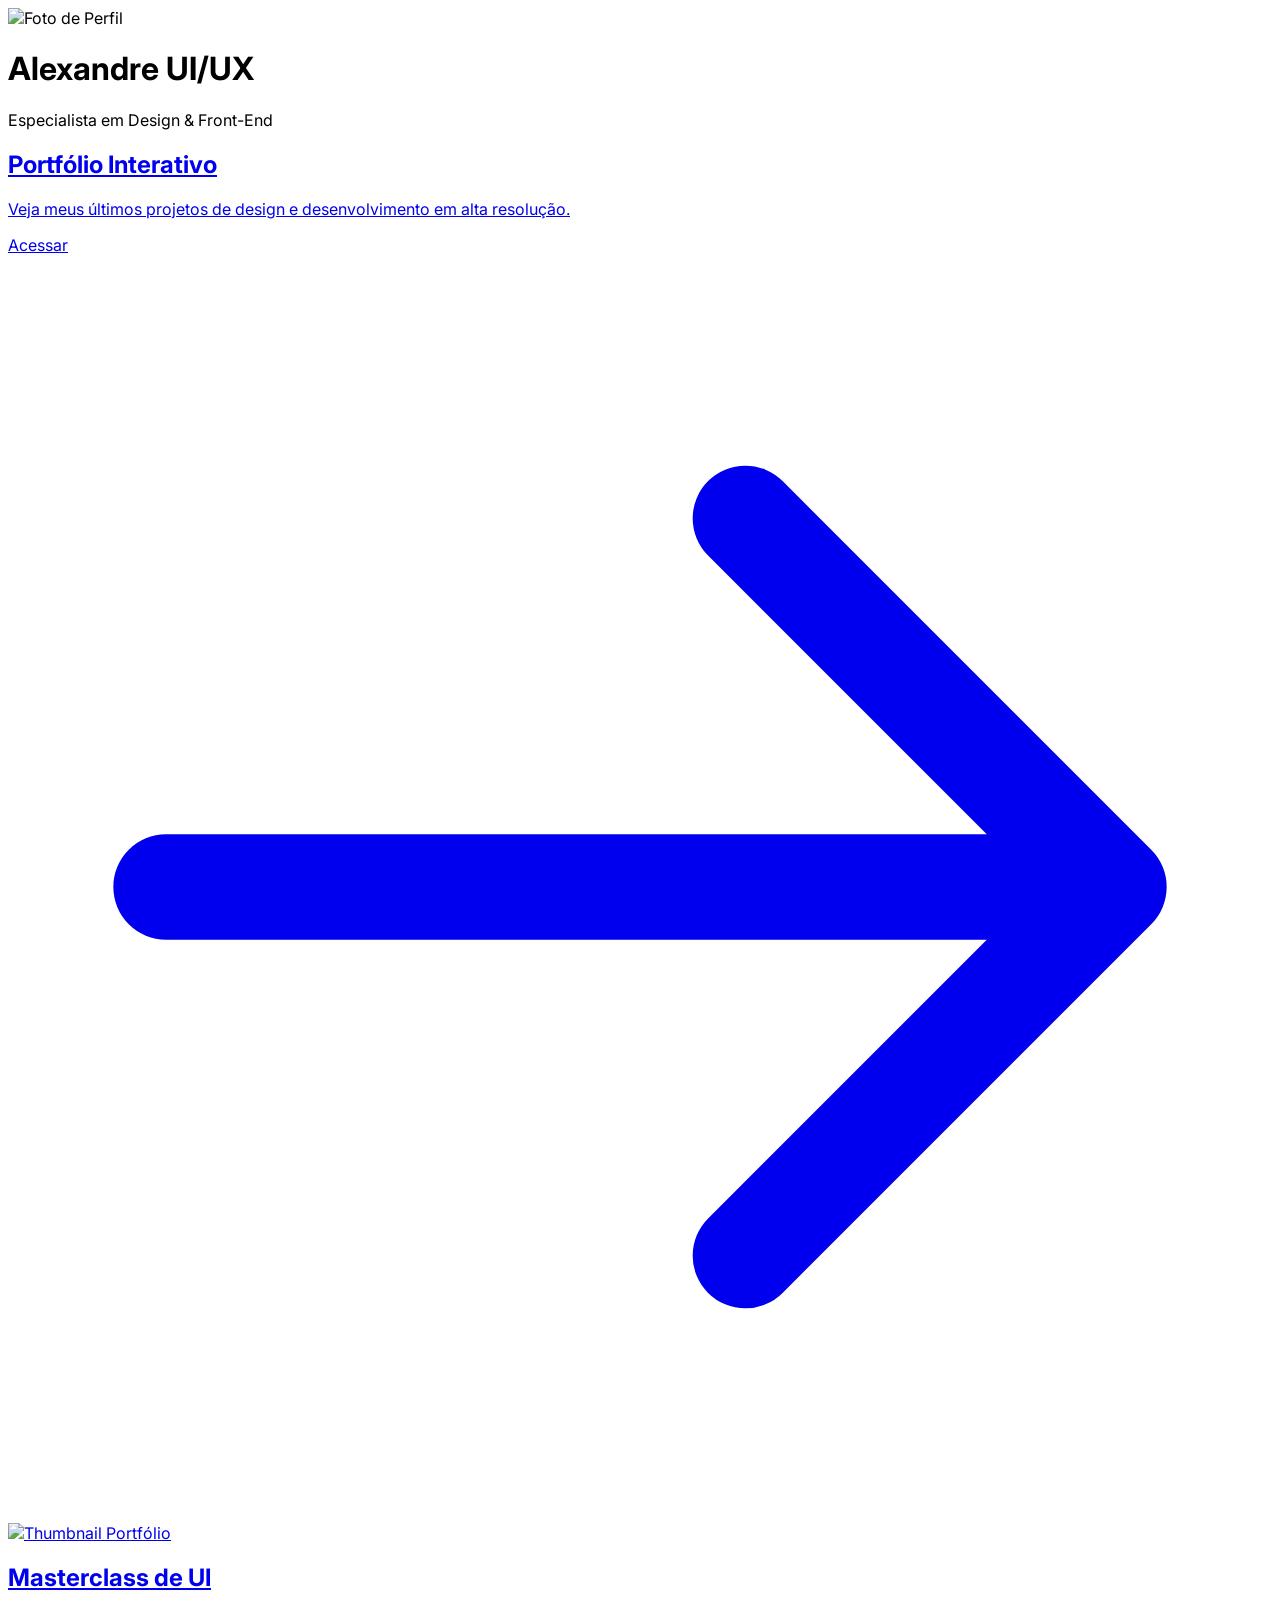
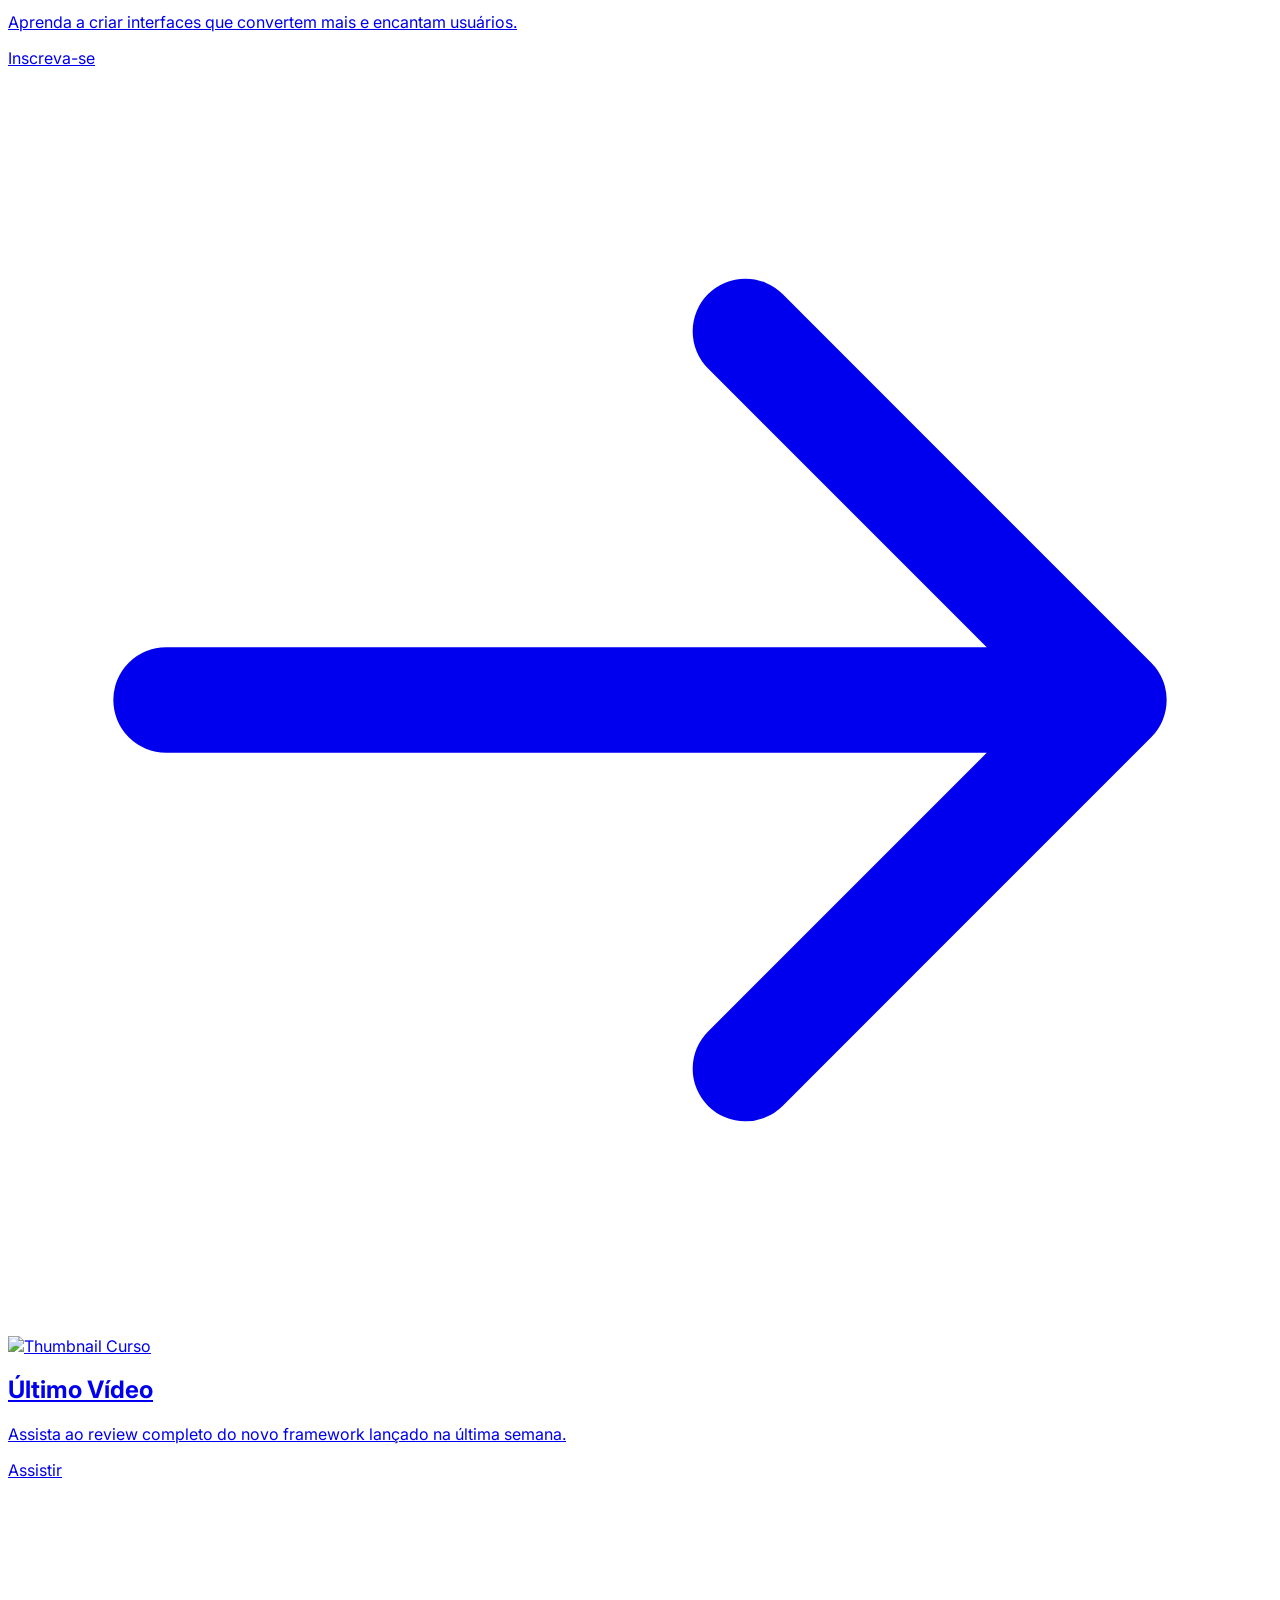
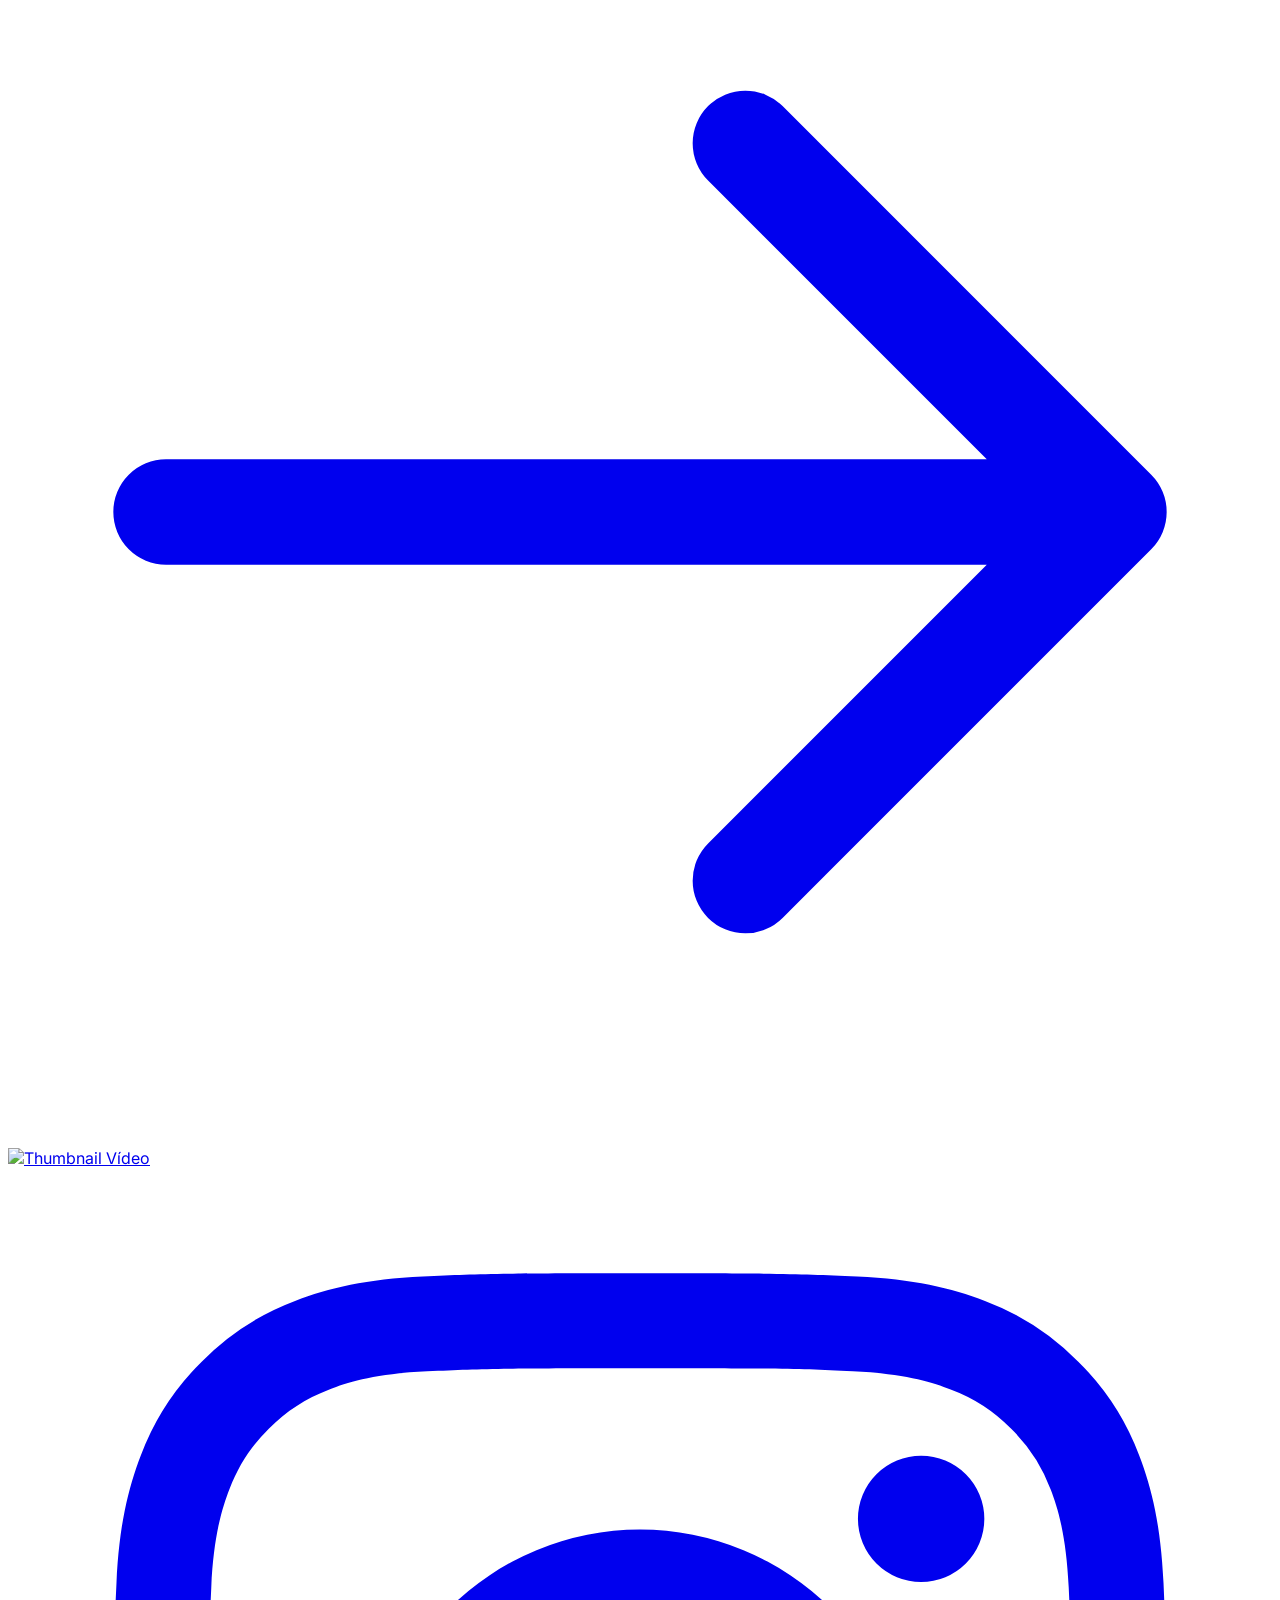
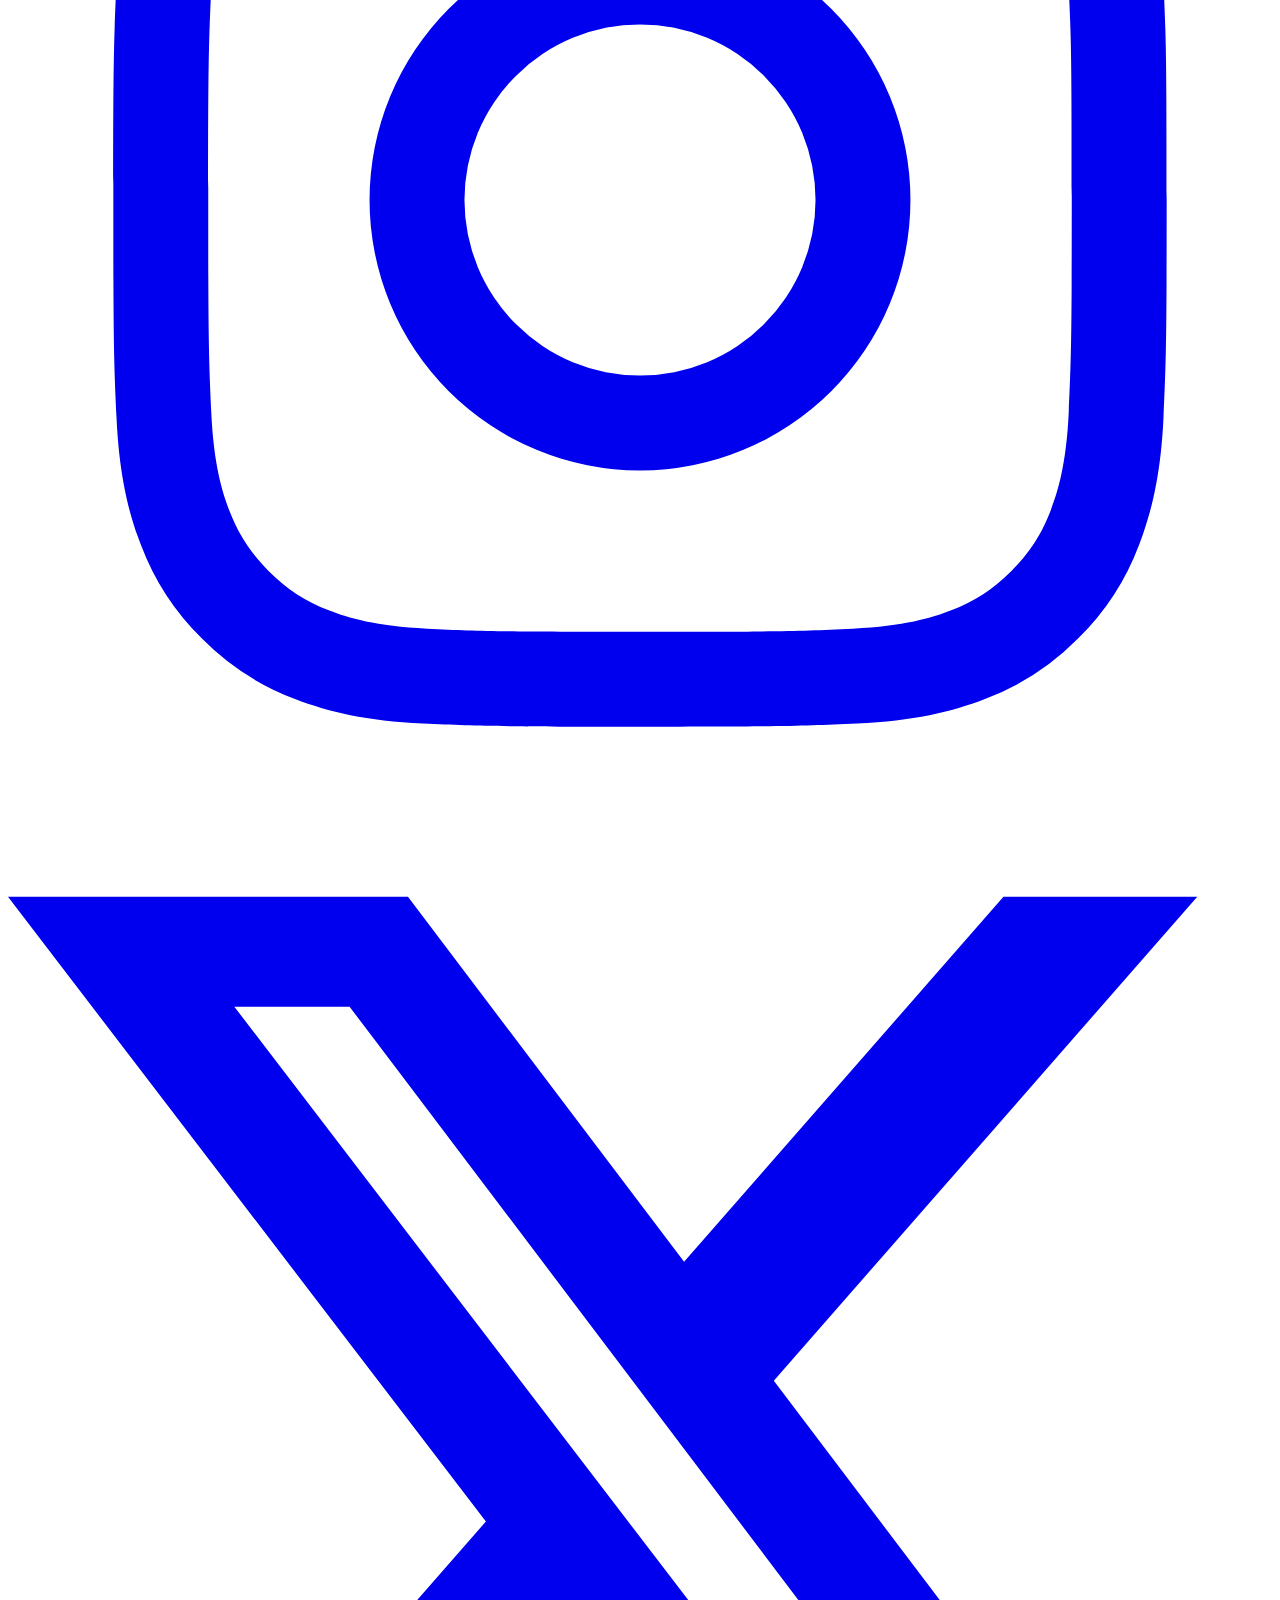
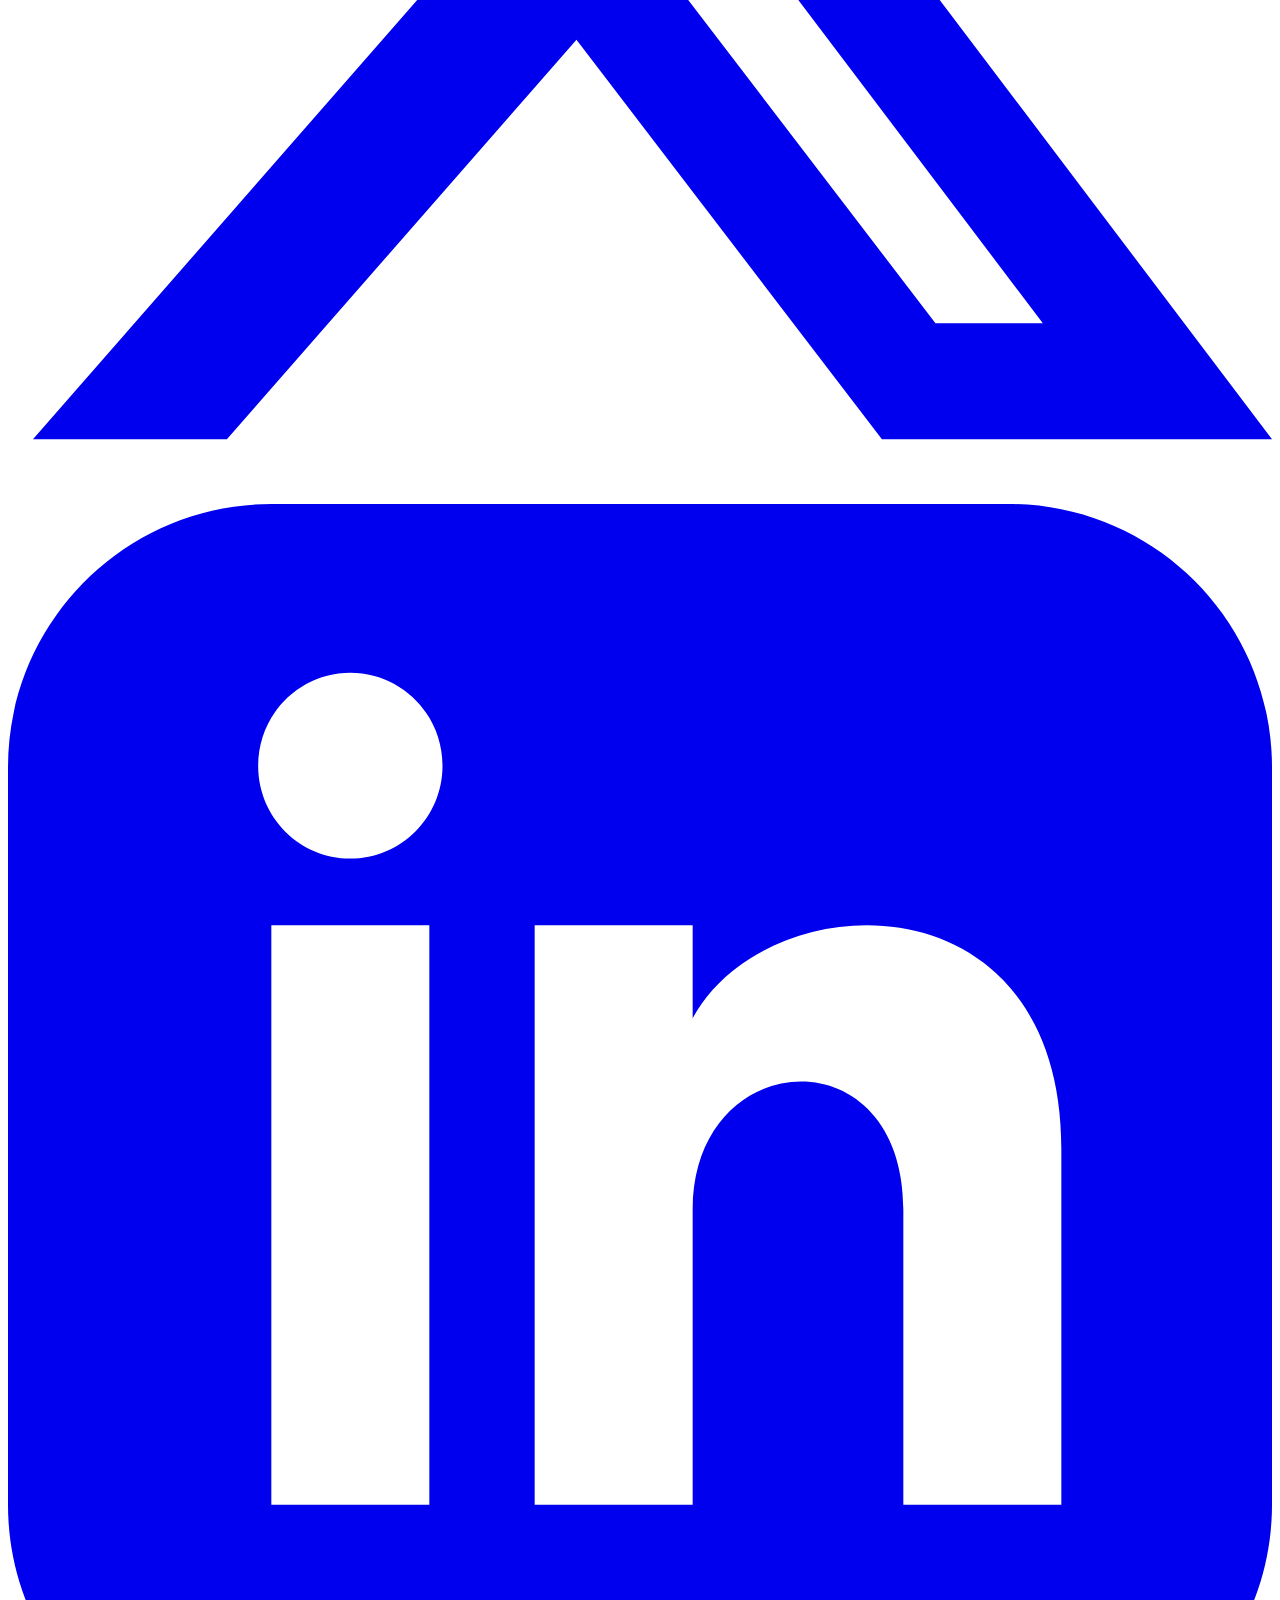
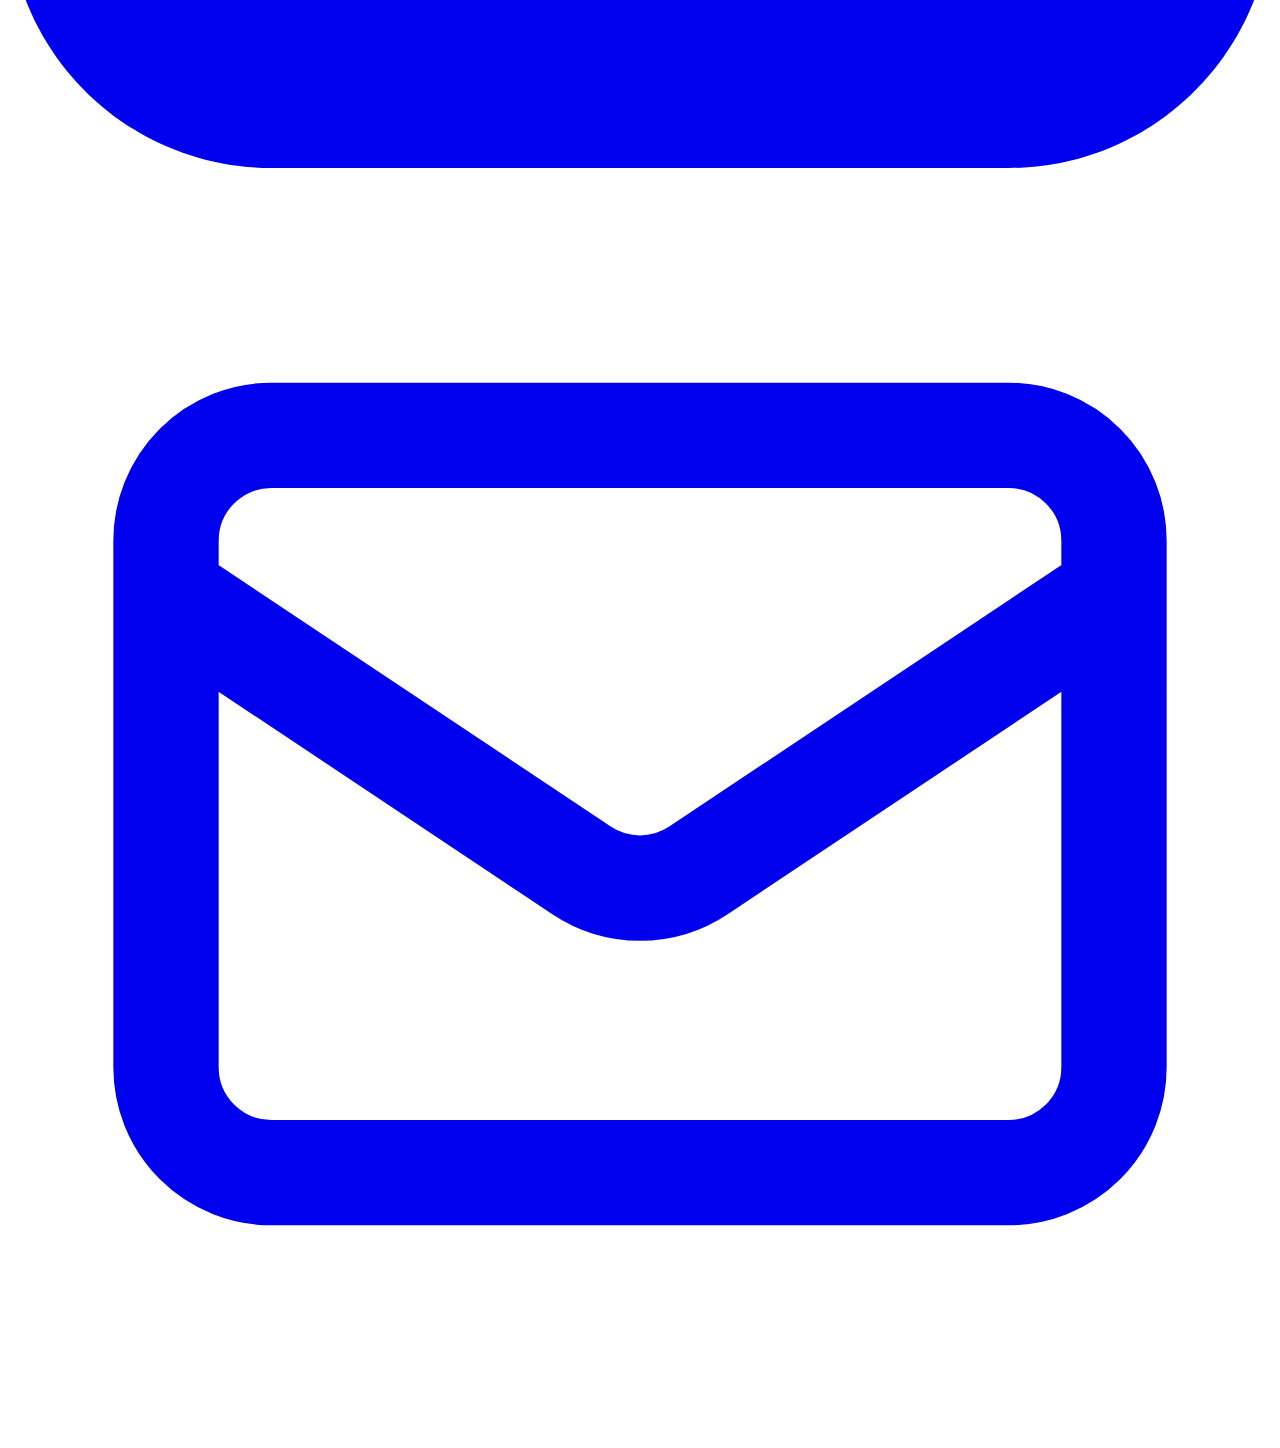
==== index.html @ 7f8387f6 "nome mudado para index" ====
<!DOCTYPE html>
<html lang="pt-BR">
<head>
    <meta charset="UTF-8">
    <meta name="viewport" content="width=device-width, initial-scale=1.0">
    <title>Link na Bio | Premium Dark Mode</title>
    
    <!-- Tailwind CSS via CDN -->
    <script src="https://cdn.tailwindcss.com"></script>
    
    <!-- Configuração do Tailwind (Cores Personalizadas e Animações) -->
    <script>
        tailwind.config = {
            theme: {
                extend: {
                    colors: {
                        deep: '#050505',
                    },
                    animation: {
                        'spin-slow': 'spin 4s linear infinite',
                    }
                }
            }
        }
    </script>

    <!-- Fontes (Inter para um visual moderno e limpo) -->
    <link href="https://fonts.googleapis.com/css2?family=Inter:wght@300;400;500;600;700&display=swap" rel="stylesheet">
    <style>
        body { font-family: 'Inter', sans-serif; }
    </style>
</head>
<body class="bg-deep text-white overflow-x-hidden min-h-screen relative selection:bg-cyan-500 selection:text-white">

    <!-- Luzes de Fundo (Glows Volumétricos) -->
    <div class="fixed top-[-10%] left-[-10%] w-[500px] h-[500px] bg-cyan-600/20 rounded-full blur-[120px] pointer-events-none"></div>
    <div class="fixed top-[10%] right-[-10%] w-[400px] h-[400px] bg-purple-600/20 rounded-full blur-[100px] pointer-events-none"></div>

    <!-- Container Principal -->
    <main class="max-w-md mx-auto w-full min-h-screen relative z-10 px-5 py-12 flex flex-col items-center">
        
        <!-- ================= PERFIL ================= -->
        <header class="flex flex-col items-center w-full mb-10 text-center">
            
            <!-- Foto com Borda Animada -->
            <div class="relative w-28 h-28 flex items-center justify-center mb-5 group">
                <!-- Gradiente Giratório -->
                <div class="absolute inset-0 rounded-full bg-gradient-to-tr from-cyan-400 via-purple-500 to-transparent animate-spin-slow blur-[2px] opacity-80 group-hover:opacity-100 transition-opacity"></div>
                <!-- Máscara de Fundo Escuro -->
                <div class="absolute inset-[3px] bg-deep rounded-full z-0"></div>
                <!-- Imagem -->
                <img src="https://placehold.co/400x400/1a1a1a/FFFFFF?text=Foto" alt="Foto de Perfil" class="relative z-10 w-full h-full object-cover rounded-full border-2 border-transparent">
            </div>

            <h1 class="text-2xl font-bold tracking-tight text-gray-50">Alexandre UI/UX</h1>
            <p class="text-sm font-medium text-gray-400 mt-1">Especialista em Design & Front-End</p>
        </header>

        <!-- ================= LINKS / BOTÕES ================= -->
        <section class="w-full flex flex-col gap-4">
            
            <!-- CARD 1 -->
            <a href="#" class="group flex items-stretch p-3 bg-white/5 border border-white/10 rounded-2xl backdrop-blur-md transition-all duration-300 hover:scale-[1.02] hover:bg-white/10 hover:border-cyan-500/40 hover:shadow-[0_0_20px_rgba(6,182,212,0.15)]">
                <!-- Lado Esquerdo (Texto e Ação) -->
                <div class="flex-1 pr-4 flex flex-col justify-center py-1 pl-2">
                    <h2 class="text-base font-bold text-gray-100 group-hover:text-cyan-400 transition-colors">Portfólio Interativo</h2>
                    <p class="text-xs text-gray-400 mt-1.5 line-clamp-2">Veja meus últimos projetos de design e desenvolvimento em alta resolução.</p>
                    <span class="mt-3 flex items-center gap-1.5 text-xs font-bold text-cyan-500 uppercase tracking-widest">
                        Acessar 
                        <svg class="w-3 h-3 group-hover:translate-x-1 transition-transform" fill="none" stroke="currentColor" viewBox="0 0 24 24"><path stroke-linecap="round" stroke-linejoin="round" stroke-width="2" d="M14 5l7 7m0 0l-7 7m7-7H3"></path></svg>
                    </span>
                </div>
                <!-- Lado Direito (Imagem Ilustrativa Fixa) -->
                <div class="w-24 h-24 flex-shrink-0">
                    <img src="https://placehold.co/200x200/222/6366f1?text=Portfólio" alt="Thumbnail Portfólio" class="w-full h-full object-cover rounded-xl border border-white/5 group-hover:border-cyan-500/20 transition-colors">
                </div>
            </a>

            <!-- CARD 2 -->
            <a href="#" class="group flex items-stretch p-3 bg-white/5 border border-white/10 rounded-2xl backdrop-blur-md transition-all duration-300 hover:scale-[1.02] hover:bg-white/10 hover:border-purple-500/40 hover:shadow-[0_0_20px_rgba(168,85,247,0.15)]">
                <!-- Lado Esquerdo (Texto e Ação) -->
                <div class="flex-1 pr-4 flex flex-col justify-center py-1 pl-2">
                    <h2 class="text-base font-bold text-gray-100 group-hover:text-purple-400 transition-colors">Masterclass de UI</h2>
                    <p class="text-xs text-gray-400 mt-1.5 line-clamp-2">Aprenda a criar interfaces que convertem mais e encantam usuários.</p>
                    <span class="mt-3 flex items-center gap-1.5 text-xs font-bold text-purple-500 uppercase tracking-widest">
                        Inscreva-se 
                        <svg class="w-3 h-3 group-hover:translate-x-1 transition-transform" fill="none" stroke="currentColor" viewBox="0 0 24 24"><path stroke-linecap="round" stroke-linejoin="round" stroke-width="2" d="M14 5l7 7m0 0l-7 7m7-7H3"></path></svg>
                    </span>
                </div>
                <!-- Lado Direito (Imagem Ilustrativa Fixa) -->
                <div class="w-24 h-24 flex-shrink-0">
                    <img src="https://placehold.co/200x200/222/a855f7?text=Curso" alt="Thumbnail Curso" class="w-full h-full object-cover rounded-xl border border-white/5 group-hover:border-purple-500/20 transition-colors">
                </div>
            </a>

            <!-- CARD 3 -->
            <a href="#" class="group flex items-stretch p-3 bg-white/5 border border-white/10 rounded-2xl backdrop-blur-md transition-all duration-300 hover:scale-[1.02] hover:bg-white/10 hover:border-cyan-500/40 hover:shadow-[0_0_20px_rgba(6,182,212,0.15)]">
                <!-- Lado Esquerdo (Texto e Ação) -->
                <div class="flex-1 pr-4 flex flex-col justify-center py-1 pl-2">
                    <h2 class="text-base font-bold text-gray-100 group-hover:text-cyan-400 transition-colors">Último Vídeo</h2>
                    <p class="text-xs text-gray-400 mt-1.5 line-clamp-2">Assista ao review completo do novo framework lançado na última semana.</p>
                    <span class="mt-3 flex items-center gap-1.5 text-xs font-bold text-cyan-500 uppercase tracking-widest">
                        Assistir 
                        <svg class="w-3 h-3 group-hover:translate-x-1 transition-transform" fill="none" stroke="currentColor" viewBox="0 0 24 24"><path stroke-linecap="round" stroke-linejoin="round" stroke-width="2" d="M14 5l7 7m0 0l-7 7m7-7H3"></path></svg>
                    </span>
                </div>
                <!-- Lado Direito (Imagem Ilustrativa Fixa) -->
                <div class="w-24 h-24 flex-shrink-0">
                    <img src="https://placehold.co/200x200/222/06b6d4?text=Video" alt="Thumbnail Vídeo" class="w-full h-full object-cover rounded-xl border border-white/5 group-hover:border-cyan-500/20 transition-colors">
                </div>
            </a>

        </section>

        <!-- ================= RODAPÉ (Redes Sociais) ================= -->
        <footer class="mt-auto pt-14 pb-4 flex items-center justify-center gap-6">
            <!-- Instagram -->
            <a href="#" class="text-gray-400 hover:text-cyan-400 hover:-translate-y-1 transition-all duration-300">
                <svg class="w-6 h-6" fill="currentColor" viewBox="0 0 24 24" aria-hidden="true">
                    <path fill-rule="evenodd" d="M12.315 2c2.43 0 2.784.013 3.808.06 1.064.049 1.791.218 2.427.465a4.902 4.902 0 011.772 1.153 4.902 4.902 0 011.153 1.772c.247.636.416 1.363.465 2.427.048 1.067.06 1.407.06 4.123v.08c0 2.643-.012 2.987-.06 4.043-.049 1.064-.218 1.791-.465 2.427a4.902 4.902 0 01-1.153 1.772 4.902 4.902 0 01-1.772 1.153c-.636.247-1.363.416-2.427.465-1.067.048-1.407.06-4.123.06h-.08c-2.643 0-2.987-.012-4.043-.06-1.064-.049-1.791-.218-2.427-.465a4.902 4.902 0 01-1.772-1.153 4.902 4.902 0 01-1.153-1.772c-.247-.636-.416-1.363-.465-2.427-.047-1.024-.06-1.379-.06-3.808v-.63c0-2.43.013-2.784.06-3.808.049-1.064.218-1.791.465-2.427a4.902 4.902 0 011.153-1.772A4.902 4.902 0 015.45 2.525c.636-.247 1.363-.416 2.427-.465C8.901 2.013 9.256 2 11.685 2h.63zm-.081 1.802h-.468c-2.456 0-2.784.011-3.807.058-.975.045-1.504.207-1.857.344-.467.182-.8.398-1.15.748-.35.35-.566.683-.748 1.15-.137.353-.3.882-.344 1.857-.047 1.023-.058 1.351-.058 3.807v.468c0 2.456.011 2.784.058 3.807.045.975.207 1.504.344 1.857.182.466.399.8.748 1.15.35.35.683.566 1.15.748.353.137.882.3 1.857.344 1.054.048 1.37.058 4.041.058h.08c2.597 0 2.917-.01 3.96-.058.976-.045 1.505-.207 1.858-.344.466-.182.8-.398 1.15-.748.35-.35.566-.683.748-1.15.137-.353.3-.882.344-1.857.048-1.055.058-1.37.058-4.041v-.08c0-2.597-.01-2.917-.058-3.96-.045-.976-.207-1.505-.344-1.858a3.097 3.097 0 00-.748-1.15 3.098 3.098 0 00-1.15-.748c-.353-.137-.882-.3-1.857-.344-1.023-.047-1.351-.058-3.807-.058zM12 6.865a5.135 5.135 0 110 10.27 5.135 5.135 0 010-10.27zm0 1.802a3.333 3.333 0 100 6.666 3.333 3.333 0 000-6.666zm5.338-3.205a1.2 1.2 0 110 2.4 1.2 1.2 0 010-2.4z" clip-rule="evenodd" />
                </svg>
            </a>
            
            <!-- X / Twitter -->
            <a href="#" class="text-gray-400 hover:text-cyan-400 hover:-translate-y-1 transition-all duration-300">
                <svg class="w-5 h-5" fill="currentColor" viewBox="0 0 24 24" aria-hidden="true">
                    <path d="M18.901 1.153h3.68l-8.04 9.19L24 22.846h-7.406l-5.8-7.584-6.638 7.584H.474l8.6-9.83L0 1.154h7.594l5.243 6.932ZM17.61 20.644h2.039L6.486 3.24H4.298Z" />
                </svg>
            </a>

            <!-- LinkedIn -->
            <a href="#" class="text-gray-400 hover:text-cyan-400 hover:-translate-y-1 transition-all duration-300">
                <svg class="w-6 h-6" fill="currentColor" viewBox="0 0 24 24" aria-hidden="true">
                    <path fill-rule="evenodd" d="M19 0h-14c-2.761 0-5 2.239-5 5v14c0 2.761 2.239 5 5 5h14c2.762 0 5-2.239 5-5v-14c0-2.761-2.238-5-5-5zm-11 19h-3v-11h3v11zm-1.5-12.268c-.966 0-1.75-.79-1.75-1.764s.784-1.764 1.75-1.764 1.75.79 1.75 1.764-.783 1.764-1.75 1.764zm13.5 12.268h-3v-5.604c0-3.368-4-3.113-4 0v5.604h-3v-11h3v1.765c1.396-2.586 7-2.777 7 2.476v6.759z" clip-rule="evenodd" />
                </svg>
            </a>

            <!-- E-mail -->
            <a href="#" class="text-gray-400 hover:text-cyan-400 hover:-translate-y-1 transition-all duration-300">
                <svg class="w-6 h-6" fill="none" stroke="currentColor" viewBox="0 0 24 24" aria-hidden="true">
                    <path stroke-linecap="round" stroke-linejoin="round" stroke-width="2" d="M3 8l7.89 5.26a2 2 0 002.22 0L21 8M5 19h14a2 2 0 002-2V7a2 2 0 00-2-2H5a2 2 0 00-2 2v10a2 2 0 002 2z"></path>
                </svg>
            </a>
        </footer>

    </main>

</body>
</html>
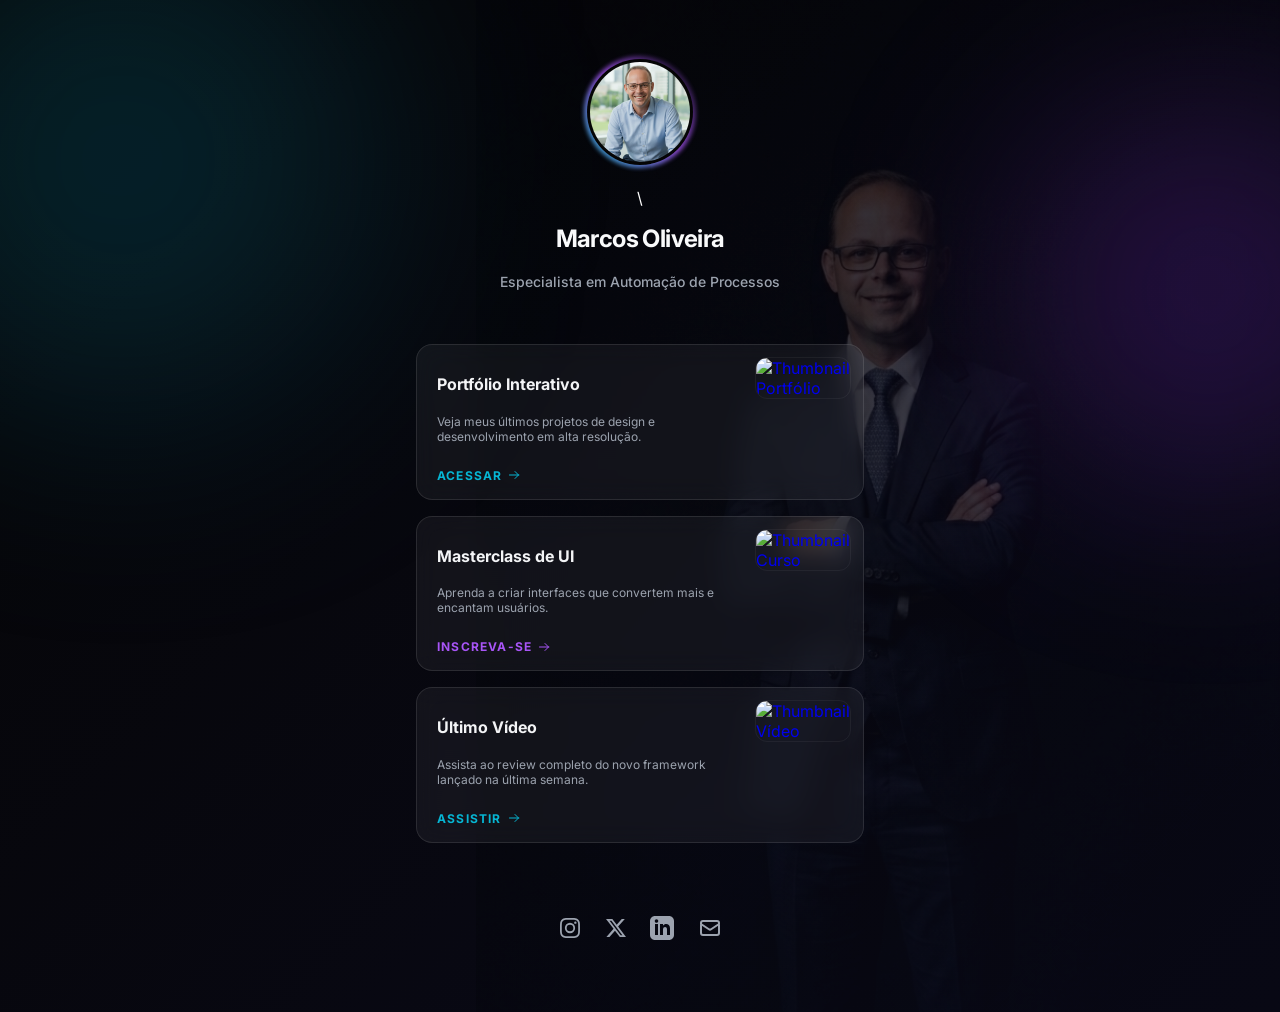
==== commit 858a0eb6: "personalizando perfil" ====
--- a/index.html
+++ b/index.html
@@ -4,146 +4,119 @@
     <meta charset="UTF-8">
     <meta name="viewport" content="width=device-width, initial-scale=1.0">
     <title>Link na Bio | Premium Dark Mode</title>
-    
-    <!-- Tailwind CSS via CDN -->
-    <script src="https://cdn.tailwindcss.com"></script>
-    
-    <!-- Configuração do Tailwind (Cores Personalizadas e Animações) -->
-    <script>
-        tailwind.config = {
-            theme: {
-                extend: {
-                    colors: {
-                        deep: '#050505',
-                    },
-                    animation: {
-                        'spin-slow': 'spin 4s linear infinite',
-                    }
-                }
-            }
-        }
-    </script>
+    <link href="https://fonts.googleapis.com/css2?family=Inter:wght@300;400;500;600;700&display=swap" rel="stylesheet">
+    <link rel="stylesheet" href="style.css">
+</head>
+<body class="bg-animated-gradient">
 
-    <!-- Fontes (Inter para um visual moderno e limpo) -->
-    <link href="https://fonts.googleapis.com/css2?family=Inter:wght@300;400;500;600;700&display=swap" rel="stylesheet">
-    <style>
-        body { font-family: 'Inter', sans-serif; }
-    </style>
-</head>
-<body class="bg-deep text-white overflow-x-hidden min-h-screen relative selection:bg-cyan-500 selection:text-white">
+    <!-- Imagem de Fundo -->
+    <img src="imagem/eu.png" alt="" class="bg-image">
 
     <!-- Luzes de Fundo (Glows Volumétricos) -->
-    <div class="fixed top-[-10%] left-[-10%] w-[500px] h-[500px] bg-cyan-600/20 rounded-full blur-[120px] pointer-events-none"></div>
-    <div class="fixed top-[10%] right-[-10%] w-[400px] h-[400px] bg-purple-600/20 rounded-full blur-[100px] pointer-events-none"></div>
+    <div class="glow-cyan"></div>
+    <div class="glow-purple"></div>
 
     <!-- Container Principal -->
-    <main class="max-w-md mx-auto w-full min-h-screen relative z-10 px-5 py-12 flex flex-col items-center">
+    <main class="main-container">
         
         <!-- ================= PERFIL ================= -->
-        <header class="flex flex-col items-center w-full mb-10 text-center">
+        <header class="profile-header">
             
             <!-- Foto com Borda Animada -->
-            <div class="relative w-28 h-28 flex items-center justify-center mb-5 group">
-                <!-- Gradiente Giratório -->
-                <div class="absolute inset-0 rounded-full bg-gradient-to-tr from-cyan-400 via-purple-500 to-transparent animate-spin-slow blur-[2px] opacity-80 group-hover:opacity-100 transition-opacity"></div>
-                <!-- Máscara de Fundo Escuro -->
-                <div class="absolute inset-[3px] bg-deep rounded-full z-0"></div>
-                <!-- Imagem -->
-                <img src="https://placehold.co/400x400/1a1a1a/FFFFFF?text=Foto" alt="Foto de Perfil" class="relative z-10 w-full h-full object-cover rounded-full border-2 border-transparent">
-            </div>
+            <div class="avatar-wrapper">
+                <div class="avatar-ring"></div>
+                <div class="avatar-mask"></div>
+                <img src="./imagem/eudois.png " style="width: 100px; height:100px;" alt="Foto de Perfil" class="avatar-img">
+            </div>\
 
-            <h1 class="text-2xl font-bold tracking-tight text-gray-50">Alexandre UI/UX</h1>
-            <p class="text-sm font-medium text-gray-400 mt-1">Especialista em Design & Front-End</p>
+            <h1 class="profile-name">Marcos Oliveira</h1>
+            <p class="profile-bio">Especialista em Automação de Processos</p>
         </header>
 
         <!-- ================= LINKS / BOTÕES ================= -->
-        <section class="w-full flex flex-col gap-4">
+        <section class="cards-section">
             
             <!-- CARD 1 -->
-            <a href="#" class="group flex items-stretch p-3 bg-white/5 border border-white/10 rounded-2xl backdrop-blur-md transition-all duration-300 hover:scale-[1.02] hover:bg-white/10 hover:border-cyan-500/40 hover:shadow-[0_0_20px_rgba(6,182,212,0.15)]">
-                <!-- Lado Esquerdo (Texto e Ação) -->
-                <div class="flex-1 pr-4 flex flex-col justify-center py-1 pl-2">
-                    <h2 class="text-base font-bold text-gray-100 group-hover:text-cyan-400 transition-colors">Portfólio Interativo</h2>
-                    <p class="text-xs text-gray-400 mt-1.5 line-clamp-2">Veja meus últimos projetos de design e desenvolvimento em alta resolução.</p>
-                    <span class="mt-3 flex items-center gap-1.5 text-xs font-bold text-cyan-500 uppercase tracking-widest">
-                        Acessar 
-                        <svg class="w-3 h-3 group-hover:translate-x-1 transition-transform" fill="none" stroke="currentColor" viewBox="0 0 24 24"><path stroke-linecap="round" stroke-linejoin="round" stroke-width="2" d="M14 5l7 7m0 0l-7 7m7-7H3"></path></svg>
+            <a href="#" class="card card--cyan">
+                <div class="card-body">
+                    <h2 class="card-title">Portfólio Interativo</h2>
+                    <p class="card-desc">Veja meus últimos projetos de design e desenvolvimento em alta resolução.</p>
+                    <span class="card-cta card-cta--cyan">
+                        Acessar
+                        <svg fill="none" stroke="currentColor" viewBox="0 0 24 24"><path stroke-linecap="round" stroke-linejoin="round" stroke-width="2" d="M14 5l7 7m0 0l-7 7m7-7H3"></path></svg>
                     </span>
                 </div>
-                <!-- Lado Direito (Imagem Ilustrativa Fixa) -->
-                <div class="w-24 h-24 flex-shrink-0">
-                    <img src="https://placehold.co/200x200/222/6366f1?text=Portfólio" alt="Thumbnail Portfólio" class="w-full h-full object-cover rounded-xl border border-white/5 group-hover:border-cyan-500/20 transition-colors">
+                <div class="card-thumb">
+                    <img src="https://placehold.co/200x200/222/6366f1?text=Portfólio" alt="Thumbnail Portfólio">
                 </div>
             </a>
 
             <!-- CARD 2 -->
-            <a href="#" class="group flex items-stretch p-3 bg-white/5 border border-white/10 rounded-2xl backdrop-blur-md transition-all duration-300 hover:scale-[1.02] hover:bg-white/10 hover:border-purple-500/40 hover:shadow-[0_0_20px_rgba(168,85,247,0.15)]">
-                <!-- Lado Esquerdo (Texto e Ação) -->
-                <div class="flex-1 pr-4 flex flex-col justify-center py-1 pl-2">
-                    <h2 class="text-base font-bold text-gray-100 group-hover:text-purple-400 transition-colors">Masterclass de UI</h2>
-                    <p class="text-xs text-gray-400 mt-1.5 line-clamp-2">Aprenda a criar interfaces que convertem mais e encantam usuários.</p>
-                    <span class="mt-3 flex items-center gap-1.5 text-xs font-bold text-purple-500 uppercase tracking-widest">
-                        Inscreva-se 
-                        <svg class="w-3 h-3 group-hover:translate-x-1 transition-transform" fill="none" stroke="currentColor" viewBox="0 0 24 24"><path stroke-linecap="round" stroke-linejoin="round" stroke-width="2" d="M14 5l7 7m0 0l-7 7m7-7H3"></path></svg>
+            <a href="#" class="card card--purple">
+                <div class="card-body">
+                    <h2 class="card-title">Masterclass de UI</h2>
+                    <p class="card-desc">Aprenda a criar interfaces que convertem mais e encantam usuários.</p>
+                    <span class="card-cta card-cta--purple">
+                        Inscreva-se
+                        <svg fill="none" stroke="currentColor" viewBox="0 0 24 24"><path stroke-linecap="round" stroke-linejoin="round" stroke-width="2" d="M14 5l7 7m0 0l-7 7m7-7H3"></path></svg>
                     </span>
                 </div>
-                <!-- Lado Direito (Imagem Ilustrativa Fixa) -->
-                <div class="w-24 h-24 flex-shrink-0">
-                    <img src="https://placehold.co/200x200/222/a855f7?text=Curso" alt="Thumbnail Curso" class="w-full h-full object-cover rounded-xl border border-white/5 group-hover:border-purple-500/20 transition-colors">
+                <div class="card-thumb">
+                    <img src="https://placehold.co/200x200/222/a855f7?text=Curso" alt="Thumbnail Curso">
                 </div>
             </a>
 
             <!-- CARD 3 -->
-            <a href="#" class="group flex items-stretch p-3 bg-white/5 border border-white/10 rounded-2xl backdrop-blur-md transition-all duration-300 hover:scale-[1.02] hover:bg-white/10 hover:border-cyan-500/40 hover:shadow-[0_0_20px_rgba(6,182,212,0.15)]">
-                <!-- Lado Esquerdo (Texto e Ação) -->
-                <div class="flex-1 pr-4 flex flex-col justify-center py-1 pl-2">
-                    <h2 class="text-base font-bold text-gray-100 group-hover:text-cyan-400 transition-colors">Último Vídeo</h2>
-                    <p class="text-xs text-gray-400 mt-1.5 line-clamp-2">Assista ao review completo do novo framework lançado na última semana.</p>
-                    <span class="mt-3 flex items-center gap-1.5 text-xs font-bold text-cyan-500 uppercase tracking-widest">
-                        Assistir 
-                        <svg class="w-3 h-3 group-hover:translate-x-1 transition-transform" fill="none" stroke="currentColor" viewBox="0 0 24 24"><path stroke-linecap="round" stroke-linejoin="round" stroke-width="2" d="M14 5l7 7m0 0l-7 7m7-7H3"></path></svg>
+            <a href="#" class="card card--cyan">
+                <div class="card-body">
+                    <h2 class="card-title">Último Vídeo</h2>
+                    <p class="card-desc">Assista ao review completo do novo framework lançado na última semana.</p>
+                    <span class="card-cta card-cta--cyan">
+                        Assistir
+                        <svg fill="none" stroke="currentColor" viewBox="0 0 24 24"><path stroke-linecap="round" stroke-linejoin="round" stroke-width="2" d="M14 5l7 7m0 0l-7 7m7-7H3"></path></svg>
                     </span>
                 </div>
-                <!-- Lado Direito (Imagem Ilustrativa Fixa) -->
-                <div class="w-24 h-24 flex-shrink-0">
-                    <img src="https://placehold.co/200x200/222/06b6d4?text=Video" alt="Thumbnail Vídeo" class="w-full h-full object-cover rounded-xl border border-white/5 group-hover:border-cyan-500/20 transition-colors">
+                <div class="card-thumb">
+                    <img src="https://placehold.co/200x200/222/06b6d4?text=Video" alt="Thumbnail Vídeo">
                 </div>
             </a>
 
         </section>
 
         <!-- ================= RODAPÉ (Redes Sociais) ================= -->
-        <footer class="mt-auto pt-14 pb-4 flex items-center justify-center gap-6">
+        <footer class="social-footer">
+
             <!-- Instagram -->
-            <a href="#" class="text-gray-400 hover:text-cyan-400 hover:-translate-y-1 transition-all duration-300">
-                <svg class="w-6 h-6" fill="currentColor" viewBox="0 0 24 24" aria-hidden="true">
+            <a href="#" class="social-link" aria-label="Instagram">
+                <svg width="24" height="24" fill="currentColor" viewBox="0 0 24 24" aria-hidden="true">
                     <path fill-rule="evenodd" d="M12.315 2c2.43 0 2.784.013 3.808.06 1.064.049 1.791.218 2.427.465a4.902 4.902 0 011.772 1.153 4.902 4.902 0 011.153 1.772c.247.636.416 1.363.465 2.427.048 1.067.06 1.407.06 4.123v.08c0 2.643-.012 2.987-.06 4.043-.049 1.064-.218 1.791-.465 2.427a4.902 4.902 0 01-1.153 1.772 4.902 4.902 0 01-1.772 1.153c-.636.247-1.363.416-2.427.465-1.067.048-1.407.06-4.123.06h-.08c-2.643 0-2.987-.012-4.043-.06-1.064-.049-1.791-.218-2.427-.465a4.902 4.902 0 01-1.772-1.153 4.902 4.902 0 01-1.153-1.772c-.247-.636-.416-1.363-.465-2.427-.047-1.024-.06-1.379-.06-3.808v-.63c0-2.43.013-2.784.06-3.808.049-1.064.218-1.791.465-2.427a4.902 4.902 0 011.153-1.772A4.902 4.902 0 015.45 2.525c.636-.247 1.363-.416 2.427-.465C8.901 2.013 9.256 2 11.685 2h.63zm-.081 1.802h-.468c-2.456 0-2.784.011-3.807.058-.975.045-1.504.207-1.857.344-.467.182-.8.398-1.15.748-.35.35-.566.683-.748 1.15-.137.353-.3.882-.344 1.857-.047 1.023-.058 1.351-.058 3.807v.468c0 2.456.011 2.784.058 3.807.045.975.207 1.504.344 1.857.182.466.399.8.748 1.15.35.35.683.566 1.15.748.353.137.882.3 1.857.344 1.054.048 1.37.058 4.041.058h.08c2.597 0 2.917-.01 3.96-.058.976-.045 1.505-.207 1.858-.344.466-.182.8-.398 1.15-.748.35-.35.566-.683.748-1.15.137-.353.3-.882.344-1.857.048-1.055.058-1.37.058-4.041v-.08c0-2.597-.01-2.917-.058-3.96-.045-.976-.207-1.505-.344-1.858a3.097 3.097 0 00-.748-1.15 3.098 3.098 0 00-1.15-.748c-.353-.137-.882-.3-1.857-.344-1.023-.047-1.351-.058-3.807-.058zM12 6.865a5.135 5.135 0 110 10.27 5.135 5.135 0 010-10.27zm0 1.802a3.333 3.333 0 100 6.666 3.333 3.333 0 000-6.666zm5.338-3.205a1.2 1.2 0 110 2.4 1.2 1.2 0 010-2.4z" clip-rule="evenodd" />
                 </svg>
             </a>
-            
+
             <!-- X / Twitter -->
-            <a href="#" class="text-gray-400 hover:text-cyan-400 hover:-translate-y-1 transition-all duration-300">
-                <svg class="w-5 h-5" fill="currentColor" viewBox="0 0 24 24" aria-hidden="true">
+            <a href="#" class="social-link" aria-label="X / Twitter">
+                <svg width="20" height="20" fill="currentColor" viewBox="0 0 24 24" aria-hidden="true">
                     <path d="M18.901 1.153h3.68l-8.04 9.19L24 22.846h-7.406l-5.8-7.584-6.638 7.584H.474l8.6-9.83L0 1.154h7.594l5.243 6.932ZM17.61 20.644h2.039L6.486 3.24H4.298Z" />
                 </svg>
             </a>
 
             <!-- LinkedIn -->
-            <a href="#" class="text-gray-400 hover:text-cyan-400 hover:-translate-y-1 transition-all duration-300">
-                <svg class="w-6 h-6" fill="currentColor" viewBox="0 0 24 24" aria-hidden="true">
+            <a href="#" class="social-link" aria-label="LinkedIn">
+                <svg width="24" height="24" fill="currentColor" viewBox="0 0 24 24" aria-hidden="true">
                     <path fill-rule="evenodd" d="M19 0h-14c-2.761 0-5 2.239-5 5v14c0 2.761 2.239 5 5 5h14c2.762 0 5-2.239 5-5v-14c0-2.761-2.238-5-5-5zm-11 19h-3v-11h3v11zm-1.5-12.268c-.966 0-1.75-.79-1.75-1.764s.784-1.764 1.75-1.764 1.75.79 1.75 1.764-.783 1.764-1.75 1.764zm13.5 12.268h-3v-5.604c0-3.368-4-3.113-4 0v5.604h-3v-11h3v1.765c1.396-2.586 7-2.777 7 2.476v6.759z" clip-rule="evenodd" />
                 </svg>
             </a>
 
             <!-- E-mail -->
-            <a href="#" class="text-gray-400 hover:text-cyan-400 hover:-translate-y-1 transition-all duration-300">
-                <svg class="w-6 h-6" fill="none" stroke="currentColor" viewBox="0 0 24 24" aria-hidden="true">
+            <a href="#" class="social-link" aria-label="E-mail">
+                <svg width="24" height="24" fill="none" stroke="currentColor" viewBox="0 0 24 24" aria-hidden="true">
                     <path stroke-linecap="round" stroke-linejoin="round" stroke-width="2" d="M3 8l7.89 5.26a2 2 0 002.22 0L21 8M5 19h14a2 2 0 002-2V7a2 2 0 00-2-2H5a2 2 0 00-2 2v10a2 2 0 002 2z"></path>
                 </svg>
             </a>
+
         </footer>
 
     </main>
 
 </body>
-</html>+</html>
--- a/style.css
+++ b/style.css
@@ -0,0 +1,282 @@
+/* ===== BASE ===== */
+body {
+    font-family: 'Inter', sans-serif;
+    color: white;
+    overflow-x: hidden;
+    min-height: 100vh;
+    position: relative;
+}
+
+::selection {
+    background-color: #06b6d4;
+    color: white;
+}
+
+/* ===== FUNDO GRADIENTE ANIMADO ===== */
+.bg-animated-gradient {
+    background: linear-gradient(135deg, #050505 0%, #0a0a1a 25%, #0d0520 50%, #050d1a 75%, #050505 100%);
+    background-size: 400% 400%;
+    animation: gradientShift 8s ease infinite;
+}
+
+@keyframes gradientShift {
+    0%, 100% { background-position: 0% 50%; }
+    50%       { background-position: 100% 50%; }
+}
+
+/* ===== IMAGEM DE FUNDO ===== */
+.bg-image {
+    position: fixed;
+    right: 0;
+    top: 0;
+    height: 160%;
+    width: auto;
+    object-fit: cover;
+    object-position: top;
+    opacity: 0.2;
+    pointer-events: none;
+    user-select: none;
+    z-index: 0;
+}
+
+/* ===== GLOWS ===== */
+.glow-cyan {
+    position: fixed;
+    top: -10%;
+    left: -10%;
+    width: 500px;
+    height: 500px;
+    background-color: rgba(8, 145, 178, 0.2);
+    border-radius: 9999px;
+    filter: blur(120px);
+    pointer-events: none;
+}
+
+.glow-purple {
+    position: fixed;
+    top: 10%;
+    right: -10%;
+    width: 400px;
+    height: 400px;
+    background-color: rgba(147, 51, 234, 0.2);
+    border-radius: 9999px;
+    filter: blur(100px);
+    pointer-events: none;
+}
+
+/* ===== CONTAINER PRINCIPAL ===== */
+.main-container {
+    max-width: 28rem;
+    margin: 0 auto;
+    width: 100%;
+    min-height: 100vh;
+    position: relative;
+    z-index: 10;
+    padding: 3rem 1.25rem;
+    display: flex;
+    flex-direction: column;
+    align-items: center;
+}
+
+/* ===== HEADER / PERFIL ===== */
+.profile-header {
+    display: flex;
+    flex-direction: column;
+    align-items: center;
+    width: 100%;
+    margin-bottom: 2.5rem;
+    text-align: center;
+}
+
+/* Foto com borda animada */
+.avatar-wrapper {
+    position: relative;
+    width: 7rem;
+    height: 7rem;
+    display: flex;
+    align-items: center;
+    justify-content: center;
+    margin-bottom: 1.25rem;
+}
+
+.avatar-ring {
+    position: absolute;
+    inset: 0;
+    border-radius: 9999px;
+    background: linear-gradient(to top right, #22d3ee, #a855f7, transparent);
+    animation: spin-slow 4s linear infinite;
+    filter: blur(2px);
+    opacity: 0.8;
+    transition: opacity 0.3s;
+}
+
+.avatar-wrapper:hover .avatar-ring {
+    opacity: 1;
+}
+
+@keyframes spin-slow {
+    from { transform: rotate(0deg); }
+    to   { transform: rotate(360deg); }
+}
+
+.avatar-mask {
+    position: absolute;
+    inset: 3px;
+    background-color: #050505;
+    border-radius: 9999px;
+    z-index: 0;
+}
+
+.avatar-img {
+    position: relative;
+    z-index: 10;
+    width: 100%;
+    height: 100%;
+    object-fit: cover;
+    border-radius: 9999px;
+    border: 2px solid transparent;
+}
+
+.profile-name {
+    font-size: 1.5rem;
+    font-weight: 700;
+    letter-spacing: -0.025em;
+    color: #f9fafb;
+}
+
+.profile-bio {
+    font-size: 0.875rem;
+    font-weight: 500;
+    color: #9ca3af;
+    margin-top: 0.25rem;
+}
+
+/* ===== SEÇÃO DE CARDS ===== */
+.cards-section {
+    width: 100%;
+    display: flex;
+    flex-direction: column;
+    gap: 1rem;
+}
+
+/* ===== CARD BASE ===== */
+.card {
+    display: flex;
+    align-items: stretch;
+    padding: 0.75rem;
+    background-color: rgba(255, 255, 255, 0.05);
+    border: 1px solid rgba(255, 255, 255, 0.1);
+    border-radius: 1rem;
+    backdrop-filter: blur(12px);
+    text-decoration: none;
+    transition: transform 0.3s, background-color 0.3s, border-color 0.3s, box-shadow 0.3s;
+}
+
+.card:hover {
+    transform: scale(1.02);
+    background-color: rgba(255, 255, 255, 0.1);
+}
+
+.card--cyan:hover {
+    border-color: rgba(6, 182, 212, 0.4);
+    box-shadow: 0 0 20px rgba(6, 182, 212, 0.15);
+}
+
+.card--purple:hover {
+    border-color: rgba(168, 85, 247, 0.4);
+    box-shadow: 0 0 20px rgba(168, 85, 247, 0.15);
+}
+
+.card-body {
+    flex: 1;
+    padding-right: 1rem;
+    padding-left: 0.5rem;
+    display: flex;
+    flex-direction: column;
+    justify-content: center;
+    padding-top: 0.25rem;
+    padding-bottom: 0.25rem;
+}
+
+.card-title {
+    font-size: 1rem;
+    font-weight: 700;
+    color: #f3f4f6;
+    transition: color 0.3s;
+}
+
+.card--cyan:hover .card-title  { color: #22d3ee; }
+.card--purple:hover .card-title { color: #c084fc; }
+
+.card-desc {
+    font-size: 0.75rem;
+    color: #9ca3af;
+    margin-top: 0.375rem;
+    display: -webkit-box;
+    -webkit-line-clamp: 2;
+    -webkit-box-orient: vertical;
+    overflow: hidden;
+}
+
+.card-cta {
+    margin-top: 0.75rem;
+    display: flex;
+    align-items: center;
+    gap: 0.375rem;
+    font-size: 0.75rem;
+    font-weight: 700;
+    text-transform: uppercase;
+    letter-spacing: 0.1em;
+}
+
+.card-cta--cyan   { color: #06b6d4; }
+.card-cta--purple { color: #a855f7; }
+
+.card-cta svg {
+    width: 0.75rem;
+    height: 0.75rem;
+    transition: transform 0.3s;
+}
+
+.card:hover .card-cta svg { transform: translateX(4px); }
+
+.card-thumb {
+    width: 6rem;
+    height: 6rem;
+    flex-shrink: 0;
+}
+
+.card-thumb img {
+    width: 100%;
+    height: 100%;
+    object-fit: cover;
+    border-radius: 0.75rem;
+    border: 1px solid rgba(255, 255, 255, 0.05);
+    transition: border-color 0.3s;
+}
+
+.card--cyan:hover   .card-thumb img { border-color: rgba(6, 182, 212, 0.2); }
+.card--purple:hover .card-thumb img { border-color: rgba(168, 85, 247, 0.2); }
+
+/* ===== RODAPÉ ===== */
+.social-footer {
+    margin-top: auto;
+    padding-top: 3.5rem;
+    padding-bottom: 1rem;
+    display: flex;
+    align-items: center;
+    justify-content: center;
+    gap: 1.5rem;
+}
+
+.social-link {
+    color: #9ca3af;
+    transition: color 0.3s, transform 0.3s;
+}
+
+.social-link:hover {
+    color: #22d3ee;
+    transform: translateY(-4px);
+}
+
+.social-link svg { display: block; }
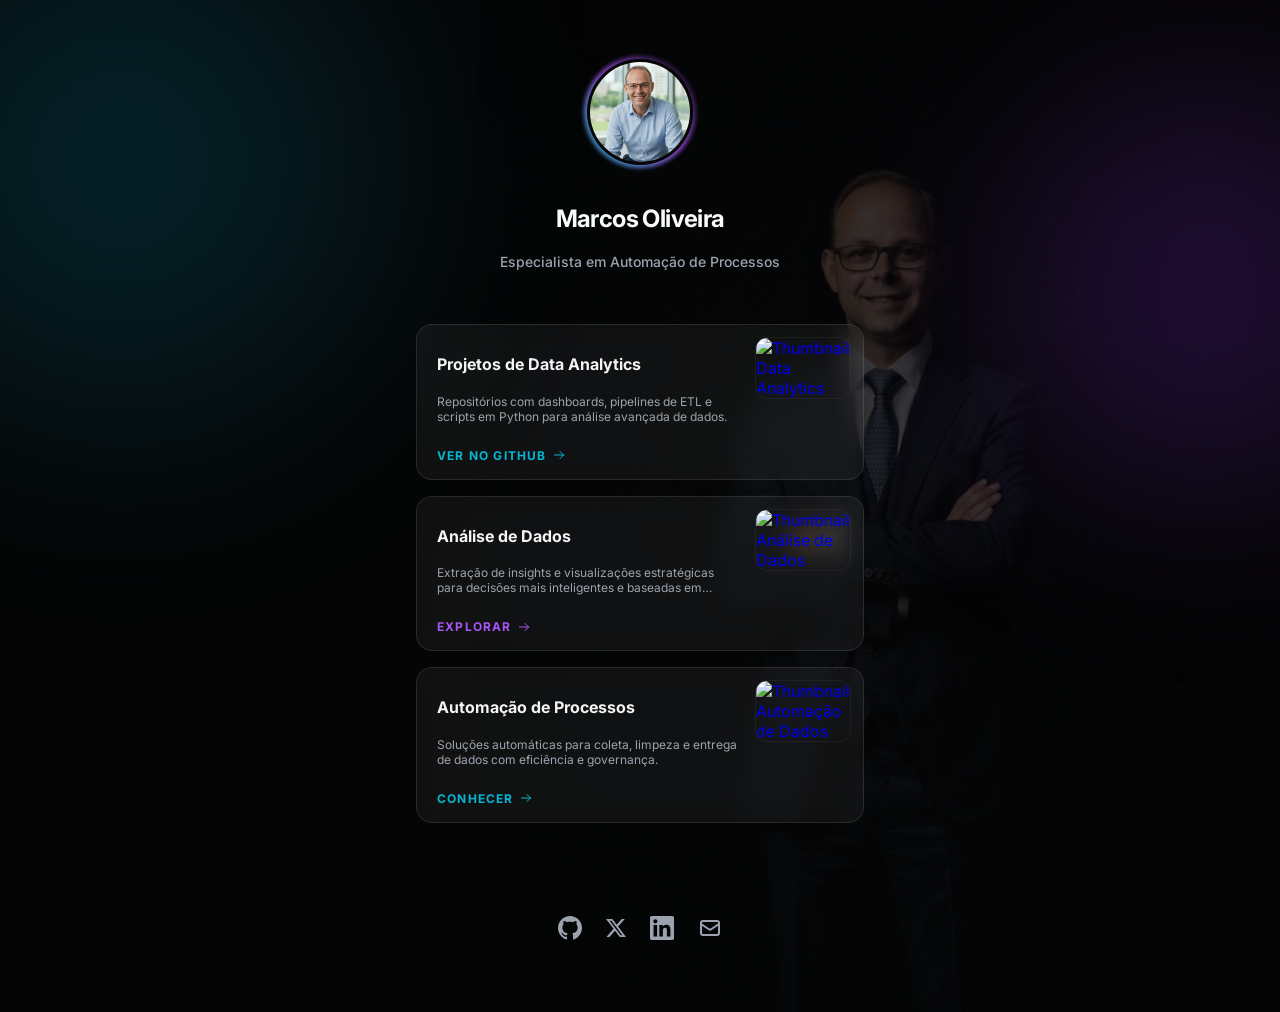
==== commit 2a493335: "atualizar perfil" ====
--- a/index.html
+++ b/index.html
@@ -1,16 +1,18 @@
-<!DOCTYPE html>
+<!doctype html>
 <html lang="pt-BR">
-<head>
-    <meta charset="UTF-8">
-    <meta name="viewport" content="width=device-width, initial-scale=1.0">
+  <head>
+    <meta charset="UTF-8" />
+    <meta name="viewport" content="width=device-width, initial-scale=1.0" />
     <title>Link na Bio | Premium Dark Mode</title>
-    <link href="https://fonts.googleapis.com/css2?family=Inter:wght@300;400;500;600;700&display=swap" rel="stylesheet">
-    <link rel="stylesheet" href="style.css">
-</head>
-<body class="bg-animated-gradient">
-
+    <link
+      href="https://fonts.googleapis.com/css2?family=Inter:wght@300;400;500;600;700&display=swap"
+      rel="stylesheet"
+    />
+    <link rel="stylesheet" href="style.css" />
+  </head>
+  <body class="bg-animated-gradient">
     <!-- Imagem de Fundo -->
-    <img src="imagem/eu.png" alt="" class="bg-image">
+    <img src="imagem/eu.png" alt="" class="bg-image" />
 
     <!-- Luzes de Fundo (Glows Volumétricos) -->
     <div class="glow-cyan"></div>
@@ -18,105 +20,193 @@
 
     <!-- Container Principal -->
     <main class="main-container">
-        
-        <!-- ================= PERFIL ================= -->
-        <header class="profile-header">
-            
-            <!-- Foto com Borda Animada -->
-            <div class="avatar-wrapper">
-                <div class="avatar-ring"></div>
-                <div class="avatar-mask"></div>
-                <img src="./imagem/eudois.png " style="width: 100px; height:100px;" alt="Foto de Perfil" class="avatar-img">
-            </div>\
-
-            <h1 class="profile-name">Marcos Oliveira</h1>
-            <p class="profile-bio">Especialista em Automação de Processos</p>
-        </header>
-
-        <!-- ================= LINKS / BOTÕES ================= -->
-        <section class="cards-section">
-            
-            <!-- CARD 1 -->
-            <a href="#" class="card card--cyan">
-                <div class="card-body">
-                    <h2 class="card-title">Portfólio Interativo</h2>
-                    <p class="card-desc">Veja meus últimos projetos de design e desenvolvimento em alta resolução.</p>
-                    <span class="card-cta card-cta--cyan">
-                        Acessar
-                        <svg fill="none" stroke="currentColor" viewBox="0 0 24 24"><path stroke-linecap="round" stroke-linejoin="round" stroke-width="2" d="M14 5l7 7m0 0l-7 7m7-7H3"></path></svg>
-                    </span>
-                </div>
-                <div class="card-thumb">
-                    <img src="https://placehold.co/200x200/222/6366f1?text=Portfólio" alt="Thumbnail Portfólio">
-                </div>
-            </a>
-
-            <!-- CARD 2 -->
-            <a href="#" class="card card--purple">
-                <div class="card-body">
-                    <h2 class="card-title">Masterclass de UI</h2>
-                    <p class="card-desc">Aprenda a criar interfaces que convertem mais e encantam usuários.</p>
-                    <span class="card-cta card-cta--purple">
-                        Inscreva-se
-                        <svg fill="none" stroke="currentColor" viewBox="0 0 24 24"><path stroke-linecap="round" stroke-linejoin="round" stroke-width="2" d="M14 5l7 7m0 0l-7 7m7-7H3"></path></svg>
-                    </span>
-                </div>
-                <div class="card-thumb">
-                    <img src="https://placehold.co/200x200/222/a855f7?text=Curso" alt="Thumbnail Curso">
-                </div>
-            </a>
-
-            <!-- CARD 3 -->
-            <a href="#" class="card card--cyan">
-                <div class="card-body">
-                    <h2 class="card-title">Último Vídeo</h2>
-                    <p class="card-desc">Assista ao review completo do novo framework lançado na última semana.</p>
-                    <span class="card-cta card-cta--cyan">
-                        Assistir
-                        <svg fill="none" stroke="currentColor" viewBox="0 0 24 24"><path stroke-linecap="round" stroke-linejoin="round" stroke-width="2" d="M14 5l7 7m0 0l-7 7m7-7H3"></path></svg>
-                    </span>
-                </div>
-                <div class="card-thumb">
-                    <img src="https://placehold.co/200x200/222/06b6d4?text=Video" alt="Thumbnail Vídeo">
-                </div>
-            </a>
-
-        </section>
-
-        <!-- ================= RODAPÉ (Redes Sociais) ================= -->
-        <footer class="social-footer">
-
-            <!-- Instagram -->
-            <a href="#" class="social-link" aria-label="Instagram">
-                <svg width="24" height="24" fill="currentColor" viewBox="0 0 24 24" aria-hidden="true">
-                    <path fill-rule="evenodd" d="M12.315 2c2.43 0 2.784.013 3.808.06 1.064.049 1.791.218 2.427.465a4.902 4.902 0 011.772 1.153 4.902 4.902 0 011.153 1.772c.247.636.416 1.363.465 2.427.048 1.067.06 1.407.06 4.123v.08c0 2.643-.012 2.987-.06 4.043-.049 1.064-.218 1.791-.465 2.427a4.902 4.902 0 01-1.153 1.772 4.902 4.902 0 01-1.772 1.153c-.636.247-1.363.416-2.427.465-1.067.048-1.407.06-4.123.06h-.08c-2.643 0-2.987-.012-4.043-.06-1.064-.049-1.791-.218-2.427-.465a4.902 4.902 0 01-1.772-1.153 4.902 4.902 0 01-1.153-1.772c-.247-.636-.416-1.363-.465-2.427-.047-1.024-.06-1.379-.06-3.808v-.63c0-2.43.013-2.784.06-3.808.049-1.064.218-1.791.465-2.427a4.902 4.902 0 011.153-1.772A4.902 4.902 0 015.45 2.525c.636-.247 1.363-.416 2.427-.465C8.901 2.013 9.256 2 11.685 2h.63zm-.081 1.802h-.468c-2.456 0-2.784.011-3.807.058-.975.045-1.504.207-1.857.344-.467.182-.8.398-1.15.748-.35.35-.566.683-.748 1.15-.137.353-.3.882-.344 1.857-.047 1.023-.058 1.351-.058 3.807v.468c0 2.456.011 2.784.058 3.807.045.975.207 1.504.344 1.857.182.466.399.8.748 1.15.35.35.683.566 1.15.748.353.137.882.3 1.857.344 1.054.048 1.37.058 4.041.058h.08c2.597 0 2.917-.01 3.96-.058.976-.045 1.505-.207 1.858-.344.466-.182.8-.398 1.15-.748.35-.35.566-.683.748-1.15.137-.353.3-.882.344-1.857.048-1.055.058-1.37.058-4.041v-.08c0-2.597-.01-2.917-.058-3.96-.045-.976-.207-1.505-.344-1.858a3.097 3.097 0 00-.748-1.15 3.098 3.098 0 00-1.15-.748c-.353-.137-.882-.3-1.857-.344-1.023-.047-1.351-.058-3.807-.058zM12 6.865a5.135 5.135 0 110 10.27 5.135 5.135 0 010-10.27zm0 1.802a3.333 3.333 0 100 6.666 3.333 3.333 0 000-6.666zm5.338-3.205a1.2 1.2 0 110 2.4 1.2 1.2 0 010-2.4z" clip-rule="evenodd" />
-                </svg>
-            </a>
-
-            <!-- X / Twitter -->
-            <a href="#" class="social-link" aria-label="X / Twitter">
-                <svg width="20" height="20" fill="currentColor" viewBox="0 0 24 24" aria-hidden="true">
-                    <path d="M18.901 1.153h3.68l-8.04 9.19L24 22.846h-7.406l-5.8-7.584-6.638 7.584H.474l8.6-9.83L0 1.154h7.594l5.243 6.932ZM17.61 20.644h2.039L6.486 3.24H4.298Z" />
-                </svg>
-            </a>
-
-            <!-- LinkedIn -->
-            <a href="#" class="social-link" aria-label="LinkedIn">
-                <svg width="24" height="24" fill="currentColor" viewBox="0 0 24 24" aria-hidden="true">
-                    <path fill-rule="evenodd" d="M19 0h-14c-2.761 0-5 2.239-5 5v14c0 2.761 2.239 5 5 5h14c2.762 0 5-2.239 5-5v-14c0-2.761-2.238-5-5-5zm-11 19h-3v-11h3v11zm-1.5-12.268c-.966 0-1.75-.79-1.75-1.764s.784-1.764 1.75-1.764 1.75.79 1.75 1.764-.783 1.764-1.75 1.764zm13.5 12.268h-3v-5.604c0-3.368-4-3.113-4 0v5.604h-3v-11h3v1.765c1.396-2.586 7-2.777 7 2.476v6.759z" clip-rule="evenodd" />
-                </svg>
-            </a>
-
-            <!-- E-mail -->
-            <a href="#" class="social-link" aria-label="E-mail">
-                <svg width="24" height="24" fill="none" stroke="currentColor" viewBox="0 0 24 24" aria-hidden="true">
-                    <path stroke-linecap="round" stroke-linejoin="round" stroke-width="2" d="M3 8l7.89 5.26a2 2 0 002.22 0L21 8M5 19h14a2 2 0 002-2V7a2 2 0 00-2-2H5a2 2 0 00-2 2v10a2 2 0 002 2z"></path>
-                </svg>
-            </a>
-
-        </footer>
-
+      <!-- ================= PERFIL ================= -->
+      <header class="profile-header">
+        <!-- Foto com Borda Animada -->
+        <div class="avatar-wrapper">
+          <div class="avatar-ring"></div>
+          <div class="avatar-mask"></div>
+          <img
+            src="./imagem/eudois.png "
+            style="width: 100px; height: 100px"
+            alt="Foto de Perfil"
+            class="avatar-img"
+          />
+        </div>
+
+        <h1 class="profile-name">Marcos Oliveira</h1>
+        <p class="profile-bio">Especialista em Automação de Processos</p>
+      </header>
+
+      <!-- ================= LINKS / BOTÕES ================= -->
+      <section class="cards-section">
+        <!-- CARD 1 -->
+        <a href="https://github.com/DedicatedDevExpert" class="card card--cyan">
+          <div class="card-body">
+            <h2 class="card-title">Projetos de Data Analytics</h2>
+            <p class="card-desc">
+              Repositórios com dashboards, pipelines de ETL e scripts em Python
+              para análise avançada de dados.
+            </p>
+            <span class="card-cta card-cta--cyan">
+              Ver no GitHub
+              <svg fill="none" stroke="currentColor" viewBox="0 0 24 24">
+                <path
+                  stroke-linecap="round"
+                  stroke-linejoin="round"
+                  stroke-width="2"
+                  d="M14 5l7 7m0 0l-7 7m7-7H3"
+                ></path>
+              </svg>
+            </span>
+          </div>
+          <div class="card-thumb">
+            <img
+              src="https://images.unsplash.com/photo-1504868584819-f8e8b4b6d7e3?w=200&h=200&fit=crop"
+              alt="Thumbnail Data Analytics"
+            />
+          </div>
+        </a>
+
+        <!-- CARD 2 -->
+        <a href="https://github.com/DedicatedDevExpert" class="card card--purple">
+          <div class="card-body">
+            <h2 class="card-title">Análise de Dados</h2>
+            <p class="card-desc">
+              Extração de insights e visualizações estratégicas para decisões
+              mais inteligentes e baseadas em dados.
+            </p>
+            <span class="card-cta card-cta--purple">
+              Explorar
+              <svg fill="none" stroke="currentColor" viewBox="0 0 24 24">
+                <path
+                  stroke-linecap="round"
+                  stroke-linejoin="round"
+                  stroke-width="2"
+                  d="M14 5l7 7m0 0l-7 7m7-7H3"
+                ></path>
+              </svg>
+            </span>
+          </div>
+          <div class="card-thumb">
+            <img
+              src="https://images.unsplash.com/photo-1460925895917-afdab827c52f?w=200&h=200&fit=crop"
+              alt="Thumbnail Análise de Dados"
+            />
+          </div>
+        </a>
+
+        <!-- CARD 3 -->
+        <a href="https://github.com/DedicatedDevExpert" class="card card--cyan">
+          <div class="card-body">
+            <h2 class="card-title">Automação de Processos</h2>
+            <p class="card-desc">
+              Soluções automáticas para coleta, limpeza e entrega de dados com
+              eficiência e governança.
+            </p>
+            <span class="card-cta card-cta--cyan">
+              Conhecer
+              <svg fill="none" stroke="currentColor" viewBox="0 0 24 24">
+                <path
+                  stroke-linecap="round"
+                  stroke-linejoin="round"
+                  stroke-width="2"
+                  d="M14 5l7 7m0 0l-7 7m7-7H3"
+                ></path>
+              </svg>
+            </span>
+          </div>
+          <div class="card-thumb">
+            <img
+              src="https://images.unsplash.com/photo-1677442135703-1787eea5ce01?w=200&h=200&fit=crop"
+              alt="Thumbnail Automação de Dados"
+            />
+          </div>
+        </a>
+      </section>
+
+      <!-- ================= RODAPÉ (Redes Sociais) ================= -->
+      <footer class="social-footer">
+        <!-- GitHub -->
+        <a
+          href="https://github.com/DedicatedDevExpert"
+          class="social-link"
+          aria-label="GitHub"
+        >
+          <svg
+            width="24"
+            height="24"
+            fill="currentColor"
+            viewBox="0 0 24 24"
+            aria-hidden="true"
+          >
+            <path
+              d="M12 0c-6.626 0-12 5.373-12 12 0 5.302 3.438 9.8 8.207 11.387.599.111.793-.261.793-.577v-2.234c-3.338.726-4.033-1.416-4.033-1.416-.546-1.387-1.333-1.756-1.333-1.756-1.089-.745.083-.729.083-.729 1.205.084 1.839 1.237 1.839 1.237 1.07 1.834 2.807 1.304 3.492.997.107-.775.418-1.305.762-1.604-2.665-.305-5.467-1.334-5.467-5.931 0-1.311.469-2.381 1.236-3.221-.124-.303-.535-1.524.117-3.176 0 0 1.008-.322 3.301 1.23.957-.266 1.983-.399 3.003-.404 1.02.005 2.047.138 3.006.404 2.291-1.552 3.297-1.23 3.297-1.23.653 1.653.242 2.874.118 3.176.77.84 1.235 1.911 1.235 3.221 0 4.609-2.807 5.624-5.479 5.921.43.372.823 1.102.823 2.222v3.293c0 .319.192.694.801.576 4.765-1.589 8.199-6.086 8.199-11.386 0-6.627-5.373-12-12-12z"
+            />
+          </svg>
+        </a>
+
+        <!-- X / Twitter -->
+        <a
+          href="https://x.com/oberto_marcos"
+          class="social-link"
+          aria-label="X / Twitter"
+        >
+          <svg
+            width="20"
+            height="20"
+            fill="currentColor"
+            viewBox="0 0 24 24"
+            aria-hidden="true"
+          >
+            <path
+              d="M18.901 1.153h3.68l-8.04 9.19L24 22.846h-7.406l-5.8-7.584-6.638 7.584H.474l8.6-9.83L0 1.154h7.594l5.243 6.932ZM17.61 20.644h2.039L6.486 3.24H4.298Z"
+            />
+          </svg>
+        </a>
+
+        <!-- LinkedIn -->
+        <a
+          href="https://www.linkedin.com/in/marcosoliveiraso/"
+          class="social-link"
+          aria-label="LinkedIn"
+        >
+          <svg
+            width="24"
+            height="24"
+            fill="currentColor"
+            viewBox="0 0 24 24"
+            aria-hidden="true"
+          >
+            <path
+              d="M20.447 20.452h-3.554v-5.569c0-1.328-.027-3.037-1.852-3.037-1.853 0-2.136 1.445-2.136 2.939v5.667H9.351V9h3.414v1.561h.046c.477-.9 1.637-1.85 3.37-1.85 3.601 0 4.267 2.37 4.267 5.455v6.286zM5.337 7.433c-1.144 0-2.063-.926-2.063-2.065 0-1.138.92-2.063 2.063-2.063 1.14 0 2.064.925 2.064 2.063 0 1.139-.925 2.065-2.064 2.065zm1.782 13.019H3.555V9h3.564v11.452zM22.225 0H1.771C.792 0 0 .774 0 1.729v20.542C0 23.227.792 24 1.771 24h20.451C23.2 24 24 23.227 24 22.271V1.729C24 .774 23.2 0 22.222 0h.003z"
+            />
+          </svg>
+        </a>
+
+        <!-- E-mail -->
+        <a
+          href="mailto:marcosads337@gmail.com"
+          class="social-link"
+          aria-label="E-mail"
+        >
+          <svg
+            width="24"
+            height="24"
+            fill="none"
+            stroke="currentColor"
+            viewBox="0 0 24 24"
+            aria-hidden="true"
+          >
+            <path
+              stroke-linecap="round"
+              stroke-linejoin="round"
+              stroke-width="2"
+              d="M3 8l7.89 5.26a2 2 0 002.22 0L21 8M5 19h14a2 2 0 002-2V7a2 2 0 00-2-2H5a2 2 0 00-2 2v10a2 2 0 002 2z"
+            ></path>
+          </svg>
+        </a>
+      </footer>
     </main>
-
-</body>
+  </body>
 </html>
--- a/style.css
+++ b/style.css
@@ -8,13 +8,13 @@
 }
 
 ::selection {
-    background-color: #06b6d4;
+    background-color: #0693d4;
     color: white;
 }
 
 /* ===== FUNDO GRADIENTE ANIMADO ===== */
 .bg-animated-gradient {
-    background: linear-gradient(135deg, #050505 0%, #0a0a1a 25%, #0d0520 50%, #050d1a 75%, #050505 100%);
+    background: linear-gradient(135deg, #050505 55%, #0a0a1a 80%, #0d0520 100%, #050d1a 95%, #050505 100%);
     background-size: 400% 400%;
     animation: gradientShift 8s ease infinite;
 }
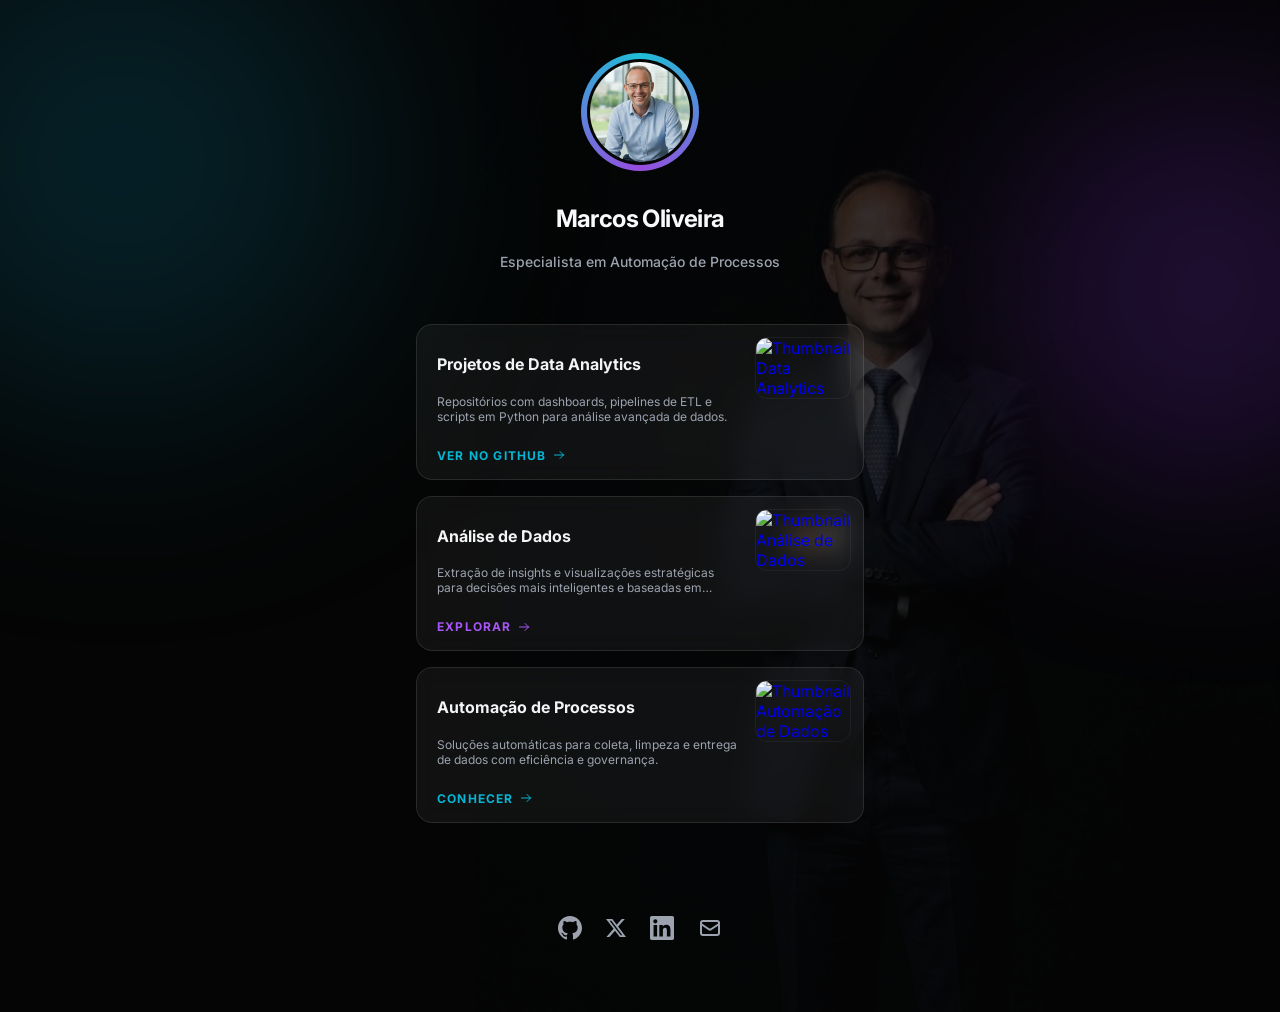
==== commit 2b9d71d8: "n" ====
--- a/index.html
+++ b/index.html
@@ -27,7 +27,7 @@
           <div class="avatar-ring"></div>
           <div class="avatar-mask"></div>
           <img
-            src="./imagem/eudois.png "
+            src="./imagem/eudois.png"
             style="width: 100px; height: 100px"
             alt="Foto de Perfil"
             class="avatar-img"
@@ -69,7 +69,10 @@
         </a>
 
         <!-- CARD 2 -->
-        <a href="https://github.com/DedicatedDevExpert" class="card card--purple">
+        <a
+          href="https://github.com/DedicatedDevExpert"
+          class="card card--purple"
+        >
           <div class="card-body">
             <h2 class="card-title">Análise de Dados</h2>
             <p class="card-desc">
--- a/style.css
+++ b/style.css
@@ -1,282 +1,329 @@
+html {
+  overflow-x: hidden;
+}
+
 /* ===== BASE ===== */
 body {
-    font-family: 'Inter', sans-serif;
-    color: white;
-    overflow-x: hidden;
-    min-height: 100vh;
-    position: relative;
+  font-family: "Inter", sans-serif;
+  color: white;
+  overflow-x: hidden;
+  min-height: 100vh;
+  position: relative;
+  max-width: 100%;
 }
 
 ::selection {
-    background-color: #0693d4;
-    color: white;
+  background-color: #0693d4;
+  color: white;
 }
 
 /* ===== FUNDO GRADIENTE ANIMADO ===== */
 .bg-animated-gradient {
-    background: linear-gradient(135deg, #050505 55%, #0a0a1a 80%, #0d0520 100%, #050d1a 95%, #050505 100%);
-    background-size: 400% 400%;
-    animation: gradientShift 8s ease infinite;
+  background: linear-gradient(
+    135deg,
+    #050505 55%,
+    #0a0a1a 80%,
+    #0d0520 100%,
+    #050d1a 95%,
+    #050505 100%
+  );
+  background-size: 400% 400%;
+  animation: gradientShift 8s ease infinite;
 }
 
 @keyframes gradientShift {
-    0%, 100% { background-position: 0% 50%; }
-    50%       { background-position: 100% 50%; }
+  0%,
+  100% {
+    background-position: 0% 50%;
+  }
+  50% {
+    background-position: 100% 50%;
+  }
 }
 
 /* ===== IMAGEM DE FUNDO ===== */
 .bg-image {
-    position: fixed;
-    right: 0;
-    top: 0;
-    height: 160%;
-    width: auto;
-    object-fit: cover;
-    object-position: top;
-    opacity: 0.2;
-    pointer-events: none;
-    user-select: none;
-    z-index: 0;
-}
-
-/* ===== GLOWS ===== */
+  position: fixed;
+  right: 0;
+  top: 0;
+  height: 160%;
+  width: auto;
+  object-fit: cover;
+  object-position: top;
+  opacity: 0.2;
+  pointer-events: none;
+  user-select: none;
+  z-index: 0;
+}
+
 .glow-cyan {
-    position: fixed;
-    top: -10%;
-    left: -10%;
-    width: 500px;
-    height: 500px;
-    background-color: rgba(8, 145, 178, 0.2);
-    border-radius: 9999px;
-    filter: blur(120px);
-    pointer-events: none;
+  position: fixed;
+  top: -10%;
+  left: -10%;
+  width: 500px;
+  height: 500px;
+  background-color: rgba(8, 145, 178, 0.2);
+  border-radius: 9999px;
+  filter: blur(120px);
+  pointer-events: none;
+  z-index: 0;
 }
 
 .glow-purple {
-    position: fixed;
-    top: 10%;
-    right: -10%;
-    width: 400px;
-    height: 400px;
-    background-color: rgba(147, 51, 234, 0.2);
-    border-radius: 9999px;
-    filter: blur(100px);
-    pointer-events: none;
+  position: fixed;
+  top: 10%;
+  right: -10%;
+  width: 400px;
+  height: 400px;
+  background-color: rgba(147, 51, 234, 0.2);
+  border-radius: 9999px;
+  filter: blur(100px);
+  pointer-events: none;
+  z-index: 0;
 }
 
 /* ===== CONTAINER PRINCIPAL ===== */
 .main-container {
-    max-width: 28rem;
-    margin: 0 auto;
-    width: 100%;
-    min-height: 100vh;
-    position: relative;
-    z-index: 10;
-    padding: 3rem 1.25rem;
-    display: flex;
-    flex-direction: column;
-    align-items: center;
+  max-width: 28rem;
+  margin: 0 auto;
+  width: 100%;
+  min-height: 100vh;
+  position: relative;
+  z-index: 20;
+  padding: 3rem 10px;
+  display: flex;
+  flex-direction: column;
+  align-items: center;
 }
 
 /* ===== HEADER / PERFIL ===== */
 .profile-header {
-    display: flex;
-    flex-direction: column;
-    align-items: center;
-    width: 100%;
-    margin-bottom: 2.5rem;
-    text-align: center;
+  display: flex;
+  flex-direction: column;
+  align-items: center;
+  width: 100%;
+  margin-bottom: 2.5rem;
+  text-align: center;
 }
 
 /* Foto com borda animada */
 .avatar-wrapper {
-    position: relative;
-    width: 7rem;
-    height: 7rem;
-    display: flex;
-    align-items: center;
-    justify-content: center;
-    margin-bottom: 1.25rem;
+  position: relative;
+  z-index: 20;
+  width: 7rem;
+  height: 7rem;
+  display: flex;
+  align-items: center;
+  justify-content: center;
+  margin-bottom: 1.25rem;
 }
 
 .avatar-ring {
-    position: absolute;
-    inset: 0;
-    border-radius: 9999px;
-    background: linear-gradient(to top right, #22d3ee, #a855f7, transparent);
-    animation: spin-slow 4s linear infinite;
-    filter: blur(2px);
-    opacity: 0.8;
-    transition: opacity 0.3s;
+  position: absolute;
+  inset: -3px;
+  border-radius: 9999px;
+  background: conic-gradient(from 0deg, #22d3ee, #a855f7, #22d3ee);
+  animation: spin-slow 4s linear infinite;
+  opacity: 0.9;
+  transition: opacity 0.3s;
+  z-index: 0;
 }
 
 .avatar-wrapper:hover .avatar-ring {
-    opacity: 1;
+  opacity: 1;
 }
 
 @keyframes spin-slow {
-    from { transform: rotate(0deg); }
-    to   { transform: rotate(360deg); }
+  from {
+    transform: rotate(0deg) translateZ(0);
+  }
+  to {
+    transform: rotate(360deg) translateZ(0);
+  }
 }
 
 .avatar-mask {
-    position: absolute;
-    inset: 3px;
-    background-color: #050505;
-    border-radius: 9999px;
-    z-index: 0;
+  position: absolute;
+  inset: 3px;
+  background-color: #050505;
+  border-radius: 9999px;
+  z-index: 1;
 }
 
 .avatar-img {
-    position: relative;
-    z-index: 10;
-    width: 100%;
-    height: 100%;
-    object-fit: cover;
-    border-radius: 9999px;
-    border: 2px solid transparent;
+  position: relative;
+  z-index: 2;
+  width: 100%;
+  height: 100%;
+  object-fit: cover;
+  border-radius: 9999px;
+  border: 2px solid transparent;
 }
 
 .profile-name {
-    font-size: 1.5rem;
-    font-weight: 700;
-    letter-spacing: -0.025em;
-    color: #f9fafb;
+  font-size: 1.5rem;
+  font-weight: 700;
+  letter-spacing: -0.025em;
+  color: #f9fafb;
 }
 
 .profile-bio {
-    font-size: 0.875rem;
-    font-weight: 500;
-    color: #9ca3af;
-    margin-top: 0.25rem;
+  font-size: 0.875rem;
+  font-weight: 500;
+  color: #9ca3af;
+  margin-top: 0.25rem;
 }
 
 /* ===== SEÇÃO DE CARDS ===== */
 .cards-section {
-    width: 100%;
-    display: flex;
-    flex-direction: column;
-    gap: 1rem;
+  width: 100%;
+  display: flex;
+  flex-direction: column;
+  gap: 1rem;
 }
 
 /* ===== CARD BASE ===== */
 .card {
-    display: flex;
-    align-items: stretch;
-    padding: 0.75rem;
-    background-color: rgba(255, 255, 255, 0.05);
-    border: 1px solid rgba(255, 255, 255, 0.1);
-    border-radius: 1rem;
-    backdrop-filter: blur(12px);
-    text-decoration: none;
-    transition: transform 0.3s, background-color 0.3s, border-color 0.3s, box-shadow 0.3s;
+  display: flex;
+  align-items: stretch;
+  padding: 0.75rem;
+  background-color: rgba(255, 255, 255, 0.05);
+  border: 1px solid rgba(255, 255, 255, 0.1);
+  border-radius: 1rem;
+  backdrop-filter: blur(12px);
+  text-decoration: none;
+  transition:
+    transform 0.3s,
+    background-color 0.3s,
+    border-color 0.3s,
+    box-shadow 0.3s;
 }
 
 .card:hover {
-    transform: scale(1.02);
-    background-color: rgba(255, 255, 255, 0.1);
+  transform: scale(1.02);
+  background-color: rgba(255, 255, 255, 0.1);
 }
 
 .card--cyan:hover {
-    border-color: rgba(6, 182, 212, 0.4);
-    box-shadow: 0 0 20px rgba(6, 182, 212, 0.15);
+  border-color: rgba(6, 182, 212, 0.4);
+  box-shadow: 0 0 20px rgba(6, 182, 212, 0.15);
 }
 
 .card--purple:hover {
-    border-color: rgba(168, 85, 247, 0.4);
-    box-shadow: 0 0 20px rgba(168, 85, 247, 0.15);
+  border-color: rgba(168, 85, 247, 0.4);
+  box-shadow: 0 0 20px rgba(168, 85, 247, 0.15);
 }
 
 .card-body {
-    flex: 1;
-    padding-right: 1rem;
-    padding-left: 0.5rem;
-    display: flex;
-    flex-direction: column;
-    justify-content: center;
-    padding-top: 0.25rem;
-    padding-bottom: 0.25rem;
+  flex: 1;
+  padding-right: 1rem;
+  padding-left: 0.5rem;
+  display: flex;
+  flex-direction: column;
+  justify-content: center;
+  padding-top: 0.25rem;
+  padding-bottom: 0.25rem;
 }
 
 .card-title {
-    font-size: 1rem;
-    font-weight: 700;
-    color: #f3f4f6;
-    transition: color 0.3s;
-}
-
-.card--cyan:hover .card-title  { color: #22d3ee; }
-.card--purple:hover .card-title { color: #c084fc; }
+  font-size: 1rem;
+  font-weight: 700;
+  color: #f3f4f6;
+  transition: color 0.3s;
+}
+
+.card--cyan:hover .card-title {
+  color: #22d3ee;
+}
+.card--purple:hover .card-title {
+  color: #c084fc;
+}
 
 .card-desc {
-    font-size: 0.75rem;
-    color: #9ca3af;
-    margin-top: 0.375rem;
-    display: -webkit-box;
-    -webkit-line-clamp: 2;
-    -webkit-box-orient: vertical;
-    overflow: hidden;
+  font-size: 0.75rem;
+  color: #9ca3af;
+  margin-top: 0.375rem;
+  display: -webkit-box;
+  -webkit-line-clamp: 2;
+  -webkit-box-orient: vertical;
+  overflow: hidden;
 }
 
 .card-cta {
-    margin-top: 0.75rem;
-    display: flex;
-    align-items: center;
-    gap: 0.375rem;
-    font-size: 0.75rem;
-    font-weight: 700;
-    text-transform: uppercase;
-    letter-spacing: 0.1em;
-}
-
-.card-cta--cyan   { color: #06b6d4; }
-.card-cta--purple { color: #a855f7; }
+  margin-top: 0.75rem;
+  display: flex;
+  align-items: center;
+  gap: 0.375rem;
+  font-size: 0.75rem;
+  font-weight: 700;
+  text-transform: uppercase;
+  letter-spacing: 0.1em;
+}
+
+.card-cta--cyan {
+  color: #06b6d4;
+}
+.card-cta--purple {
+  color: #a855f7;
+}
 
 .card-cta svg {
-    width: 0.75rem;
-    height: 0.75rem;
-    transition: transform 0.3s;
-}
-
-.card:hover .card-cta svg { transform: translateX(4px); }
+  width: 0.75rem;
+  height: 0.75rem;
+  transition: transform 0.3s;
+}
+
+.card:hover .card-cta svg {
+  transform: translateX(4px);
+}
 
 .card-thumb {
-    width: 6rem;
-    height: 6rem;
-    flex-shrink: 0;
+  width: 6rem;
+  height: 6rem;
+  flex-shrink: 0;
 }
 
 .card-thumb img {
-    width: 100%;
-    height: 100%;
-    object-fit: cover;
-    border-radius: 0.75rem;
-    border: 1px solid rgba(255, 255, 255, 0.05);
-    transition: border-color 0.3s;
-}
-
-.card--cyan:hover   .card-thumb img { border-color: rgba(6, 182, 212, 0.2); }
-.card--purple:hover .card-thumb img { border-color: rgba(168, 85, 247, 0.2); }
+  width: 100%;
+  height: 100%;
+  object-fit: cover;
+  border-radius: 0.75rem;
+  border: 1px solid rgba(255, 255, 255, 0.05);
+  transition: border-color 0.3s;
+}
+
+.card--cyan:hover .card-thumb img {
+  border-color: rgba(6, 182, 212, 0.2);
+}
+.card--purple:hover .card-thumb img {
+  border-color: rgba(168, 85, 247, 0.2);
+}
 
 /* ===== RODAPÉ ===== */
 .social-footer {
-    margin-top: auto;
-    padding-top: 3.5rem;
-    padding-bottom: 1rem;
-    display: flex;
-    align-items: center;
-    justify-content: center;
-    gap: 1.5rem;
+  margin-top: auto;
+  padding-top: 3.5rem;
+  padding-bottom: 1rem;
+  display: flex;
+  align-items: center;
+  justify-content: center;
+  gap: 1.5rem;
+  position: relative;
+  z-index: 20;
 }
 
 .social-link {
-    color: #9ca3af;
-    transition: color 0.3s, transform 0.3s;
+  color: #9ca3af;
+  transition:
+    color 0.3s,
+    transform 0.3s;
 }
 
 .social-link:hover {
-    color: #22d3ee;
-    transform: translateY(-4px);
-}
-
-.social-link svg { display: block; }
+  color: #22d3ee;
+  transform: translateY(-4px);
+}
+
+.social-link svg {
+  display: block;
+}
